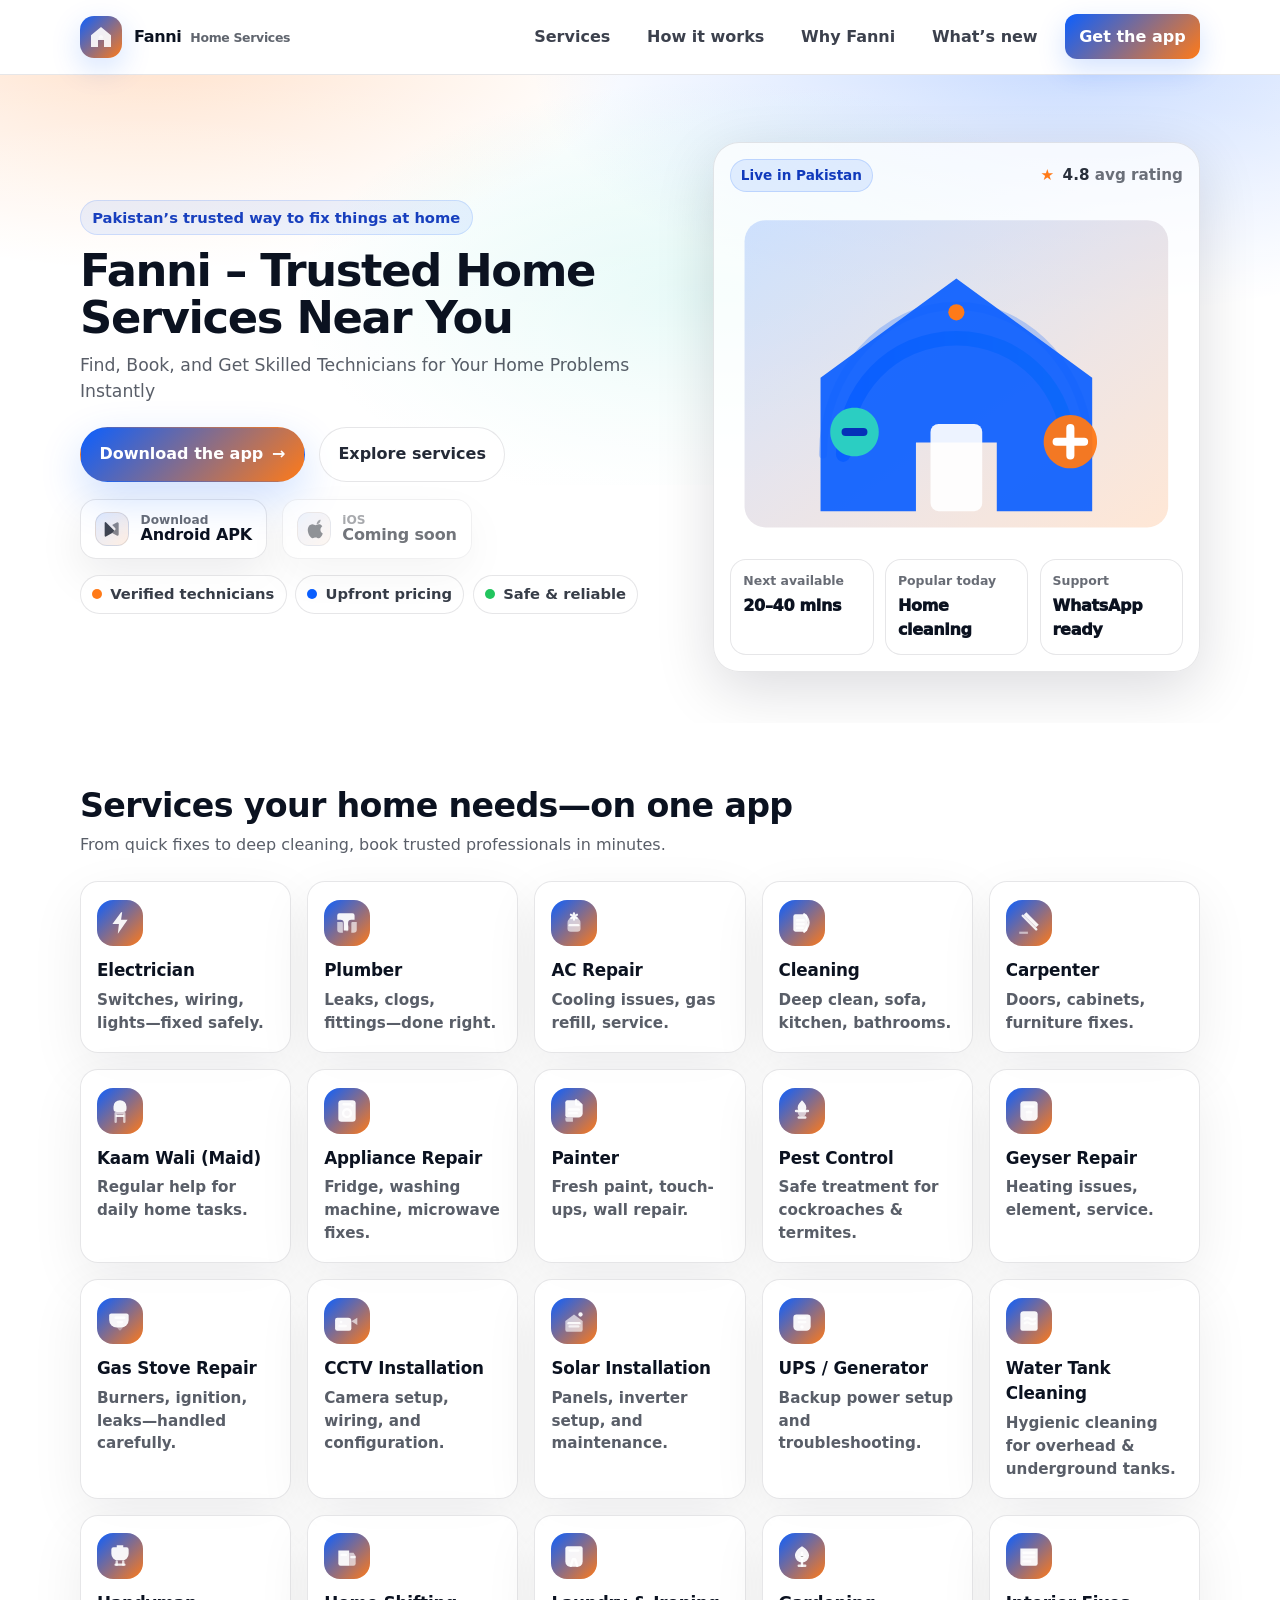
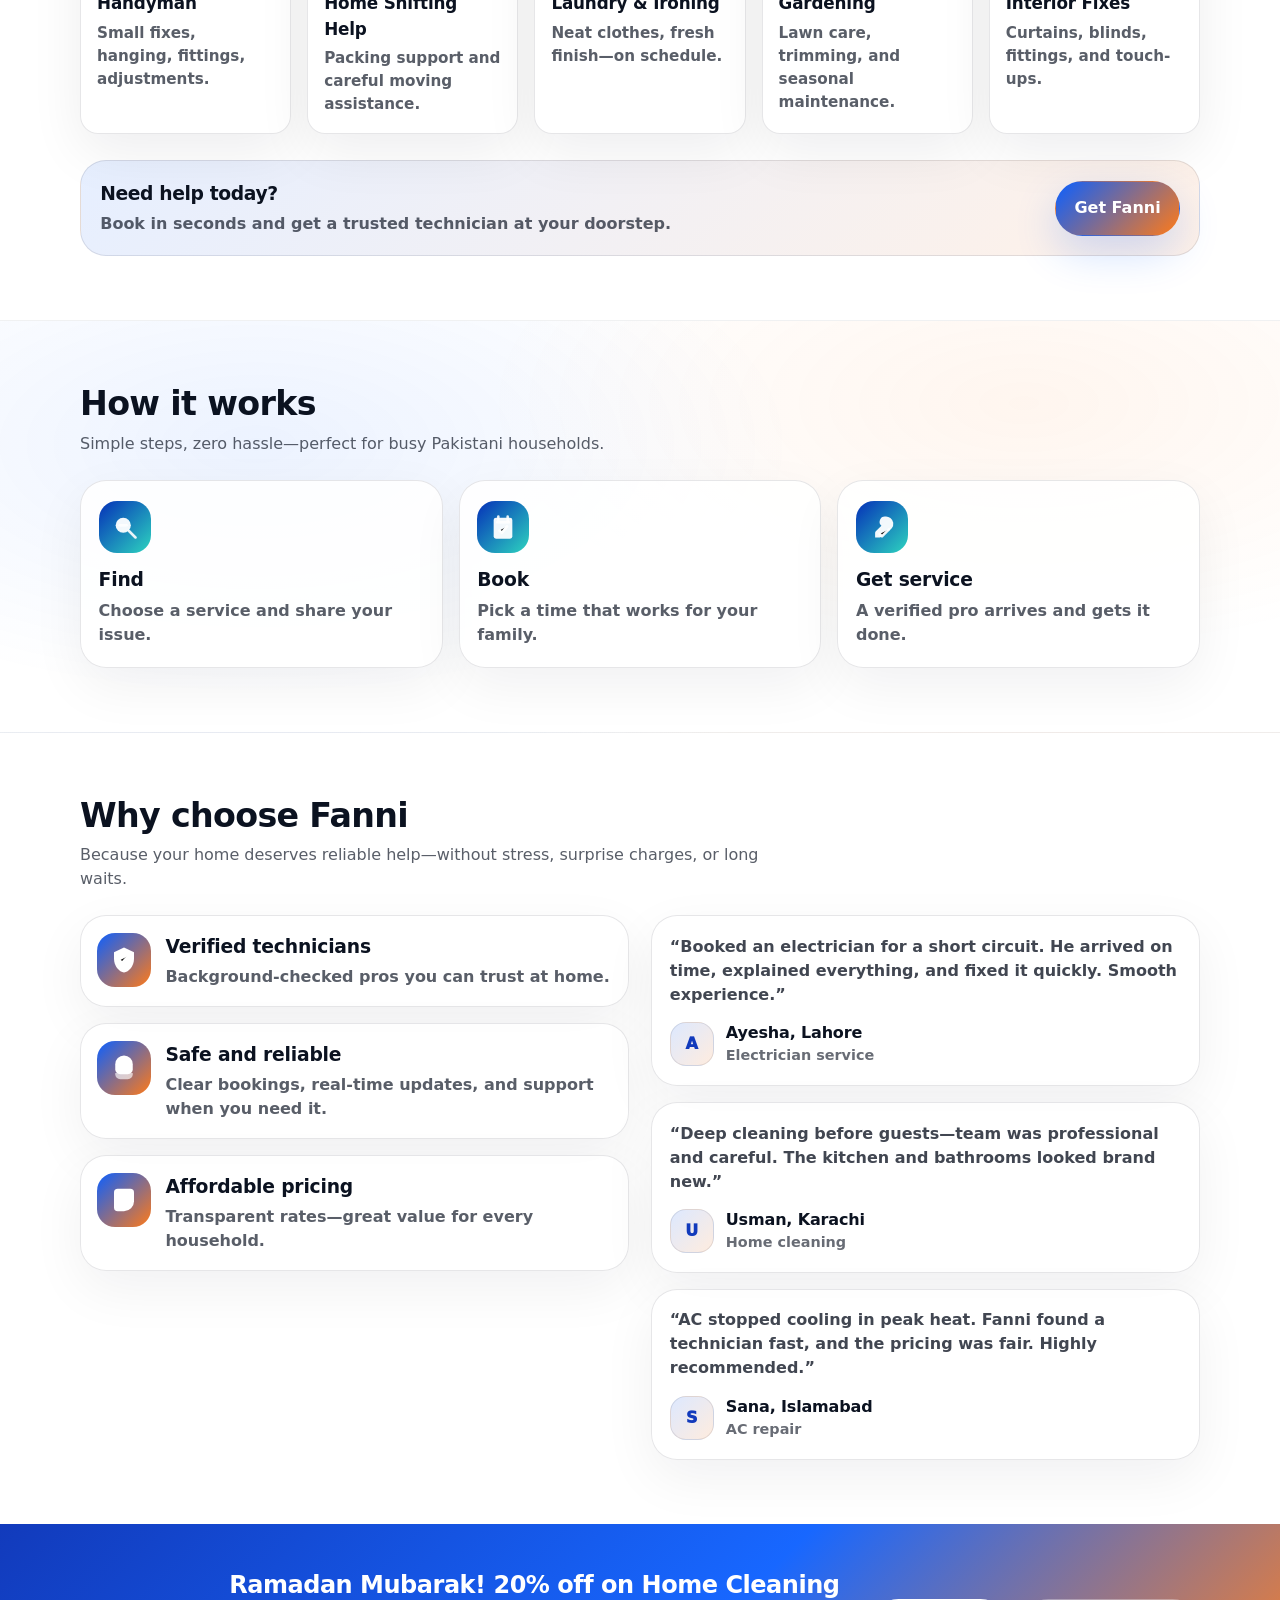
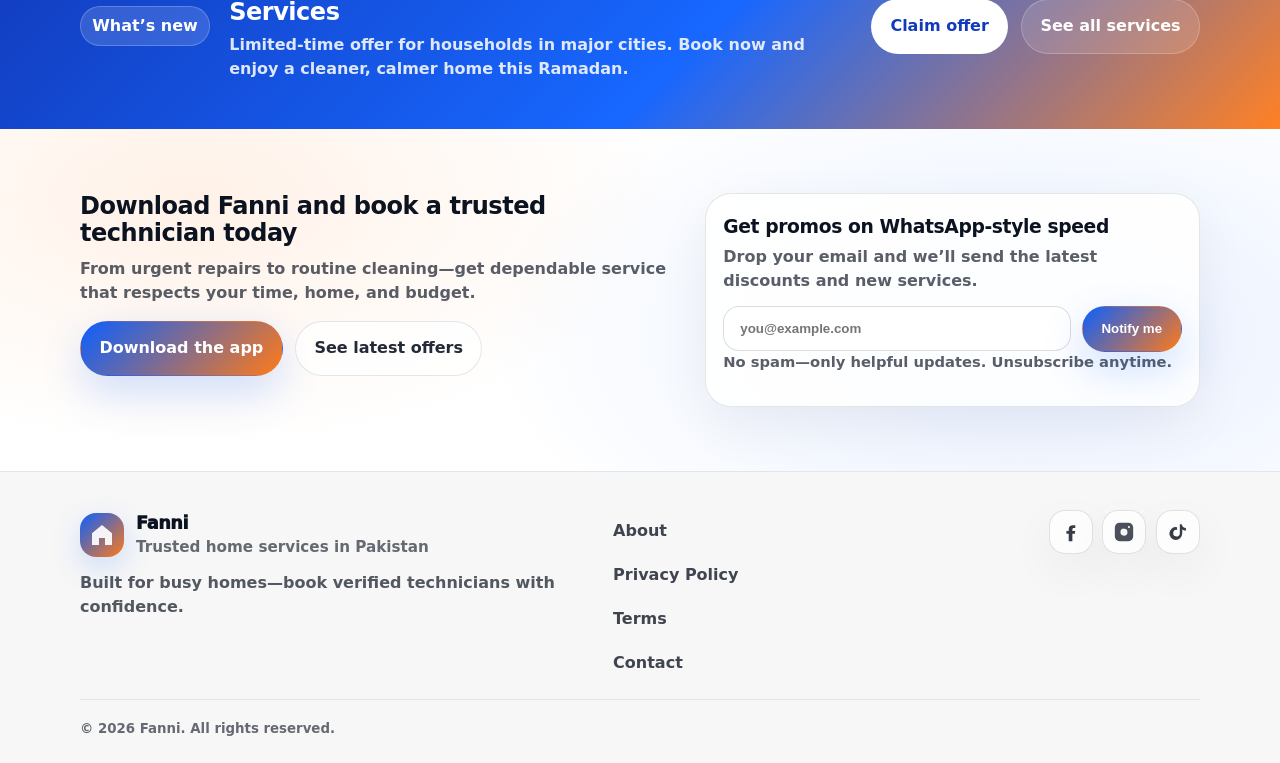
==== Fanni Landing Page/index.html @ 30bb08ad "Add files via upload" ====
<!doctype html>
<html lang="en">
  <head>
    <meta charset="utf-8" />
    <meta name="viewport" content="width=device-width, initial-scale=1" />
    <meta
      name="description"
      content="Fanni is Pakistan’s trusted home services app. Find, book, and get verified technicians for electrician, plumber, AC repair, cleaning, and carpenter services—fast, safe, and affordable."
    />
    <meta
      name="keywords"
      content="home services app Pakistan, trusted technicians, book skilled workers online, electrician, plumber, AC repair, cleaning, carpenter"
    />
    <meta name="author" content="Fanni" />
    <meta name="theme-color" content="#0B5FFF" />

    <meta property="og:title" content="Fanni – Trusted Home Services Near You" />
    <meta
      property="og:description"
      content="Find, book, and get skilled technicians for your home problems instantly. Verified pros, transparent pricing, and reliable service across Pakistan."
    />
    <meta property="og:type" content="website" />
    <meta property="og:locale" content="en_PK" />

    <meta name="twitter:card" content="summary_large_image" />
    <meta name="twitter:title" content="Fanni – Trusted Home Services Near You" />
    <meta
      name="twitter:description"
      content="Book verified home service professionals in Pakistan. Electrician, plumber, AC repair, cleaning, carpenter."
    />

    <title>Fanni – Trusted Home Services Near You</title>

    <link rel="preload" href="./styles.css" as="style" />
    <link rel="stylesheet" href="./styles.css" />

    <link rel="icon" href="data:image/svg+xml,%3Csvg xmlns='http://www.w3.org/2000/svg' viewBox='0 0 64 64'%3E%3Cpath fill='%230B5FFF' d='M32 6 6 28v30h20V40h12v18h20V28z'/%3E%3Cpath fill='%23FF7A18' d='M27 36h10a5 5 0 1 0-10 0Z'/%3E%3C/svg%3E" />
  </head>
  <body>
    <a class="skip-link" href="#main">Skip to content</a>

    <header class="site-header">
      <div class="container header-inner">
        <a class="brand" href="#top" aria-label="Fanni home">
          <span class="brand-mark" aria-hidden="true">
            <svg viewBox="0 0 24 24" role="img" focusable="false">
              <path
                d="M12 2 2 10.2V22h7v-7h6v7h7V10.2L12 2Z"
                fill="currentColor"
                opacity=".9"
              />
              <path
                d="M10.2 13.6h3.6a2.2 2.2 0 1 0-3.6 0Z"
                fill="currentColor"
                opacity=".55"
              />
            </svg>
          </span>
          <span class="brand-text">
            Fanni <span class="brand-tag">Home Services</span>
          </span>
        </a>

        <nav class="nav" aria-label="Primary">
          <a href="#services">Services</a>
          <a href="#how">How it works</a>
          <a href="#why">Why Fanni</a>
          <a href="#offers">What’s new</a>
          <a
            class="nav-cta"
            href="https://drive.google.com/file/d/1lhlKoctN-VSrg_CAb7a3hInW4vcGrDQt/view?usp=sharing"
            target="_blank"
            rel="noopener noreferrer"
          >Get the app</a>
        </nav>

        <button class="nav-toggle" type="button" aria-label="Open menu" aria-expanded="false">
          <span aria-hidden="true"></span>
          <span aria-hidden="true"></span>
          <span aria-hidden="true"></span>
        </button>
      </div>
    </header>

    <main id="main">
      <section id="top" class="hero">
        <div class="container hero-grid">
          <div class="hero-copy">
            <p class="eyebrow">
              Pakistan’s trusted way to fix things at home
            </p>
            <h1>Fanni – Trusted Home Services Near You</h1>
            <p class="subheadline">
              Find, Book, and Get Skilled Technicians for Your Home Problems Instantly
            </p>

            <div class="hero-ctas">
              <a
                class="btn btn-primary"
                href="https://drive.google.com/file/d/1lhlKoctN-VSrg_CAb7a3hInW4vcGrDQt/view?usp=sharing"
                target="_blank"
                rel="noopener noreferrer"
              >
                Download the app
                <span class="btn-arrow" aria-hidden="true">→</span>
              </a>
              <a class="btn btn-ghost" href="#services">Explore services</a>
            </div>

            <div class="store-row" id="download" aria-label="Download buttons">
              <a
                class="store-badge"
                href="https://drive.google.com/file/d/1lhlKoctN-VSrg_CAb7a3hInW4vcGrDQt/view?usp=sharing"
                target="_blank"
                rel="noopener noreferrer"
                aria-label="Download Android APK (Google Drive)"
              >
                <span class="store-icon" aria-hidden="true">
                  <svg viewBox="0 0 24 24" role="img" focusable="false">
                    <path
                      d="M4.7 3.8 14.9 14 12.2 16.7 4.7 21.1a1 1 0 0 1-1.5-.9V4.7a1 1 0 0 1 1.5-.9Z"
                      fill="currentColor"
                      opacity=".9"
                    />
                    <path
                      d="M16.2 12.7 14.9 14l-2.7 2.7 5.5 3.2a1.6 1.6 0 0 0 2.3-1.4v-13a1.6 1.6 0 0 0-2.3-1.4L12.2 7.3 14.9 10l1.3 1.3Z"
                      fill="currentColor"
                      opacity=".55"
                    />
                  </svg>
                </span>
                <span class="store-text">
                  <span class="store-top">Download</span>
                  <span class="store-bottom">Android APK</span>
                </span>
              </a>

              <a
                class="store-badge is-disabled"
                href="#"
                aria-label="iOS coming soon"
                title="iOS coming soon"
              >
                <span class="store-icon" aria-hidden="true">
                  <svg viewBox="0 0 24 24" role="img" focusable="false">
                    <path
                      d="M16.6 2.6c-.9 1-1.5 2.3-1.3 3.7 1.3.1 2.6-.7 3.4-1.7.8-1 1.4-2.3 1.2-3.6-1.2-.1-2.4.6-3.3 1.6Z"
                      fill="currentColor"
                      opacity=".75"
                    />
                    <path
                      d="M19.7 12.7c0-2.7 2.2-4 2.3-4.1-1.3-1.9-3.3-2.2-4-2.2-1.7-.2-3.3 1-4.2 1s-2.2-1-3.7-1c-1.9 0-3.6 1.1-4.6 2.8-2 3.4-.5 8.4 1.4 11.2.9 1.3 2 2.8 3.5 2.8 1.4-.1 2-.9 3.7-.9s2.2.9 3.7.9c1.5 0 2.4-1.4 3.3-2.7 1-1.5 1.4-3 1.4-3.1-.1 0-2.8-1.1-2.8-4.7Z"
                      fill="currentColor"
                      opacity=".9"
                    />
                  </svg>
                </span>
                <span class="store-text">
                  <span class="store-top">iOS</span>
                  <span class="store-bottom">Coming soon</span>
                </span>
              </a>
            </div>

            <div class="trust-row" aria-label="Trust badges">
              <div class="trust-pill">
                <span class="dot dot-orange" aria-hidden="true"></span>
                Verified technicians
              </div>
              <div class="trust-pill">
                <span class="dot dot-blue" aria-hidden="true"></span>
                Upfront pricing
              </div>
              <div class="trust-pill">
                <span class="dot dot-green" aria-hidden="true"></span>
                Safe & reliable
              </div>
            </div>
          </div>

          <div class="hero-visual" aria-hidden="true">
            <div class="visual-card">
              <div class="visual-top">
                <span class="status-pill">Live in Pakistan</span>
                <span class="rating">
                  <span class="star">★</span> 4.8
                  <span class="muted">avg rating</span>
                </span>
              </div>

              <div class="visual-illus">
                <svg viewBox="0 0 560 420" role="img" focusable="false">
                  <defs>
                    <linearGradient id="g1" x1="0" x2="1" y1="0" y2="1">
                      <stop offset="0" stop-color="#0B5FFF" stop-opacity=".18" />
                      <stop offset="1" stop-color="#FF7A18" stop-opacity=".18" />
                    </linearGradient>
                    <linearGradient id="g2" x1="0" x2="1">
                      <stop offset="0" stop-color="#0B5FFF" />
                      <stop offset="1" stop-color="#2DD4BF" />
                    </linearGradient>
                  </defs>
                  <rect x="18" y="20" width="524" height="380" rx="26" fill="url(#g1)" />
                  <path
                    d="M140 310c0-80 60-144 140-144s140 64 140 144"
                    fill="none"
                    stroke="url(#g2)"
                    stroke-width="18"
                    stroke-linecap="round"
                  />
                  <path
                    d="M115 310c0-101 75-184 165-184s165 83 165 184"
                    fill="none"
                    stroke="#0B5FFF"
                    stroke-opacity=".25"
                    stroke-width="10"
                    stroke-linecap="round"
                  />
                  <path
                    d="M280 92 112 215v165h118v-85h100v85h118V215L280 92Z"
                    fill="#0B5FFF"
                    opacity=".92"
                  />
                  <rect x="248" y="272" width="64" height="108" rx="10" fill="#FFFFFF" opacity=".92" />
                  <circle cx="280" cy="134" r="10" fill="#FF7A18" />
                  <path
                    d="M421 261c18 0 33 15 33 33 0 18-15 33-33 33-18 0-33-15-33-33 0-18 15-33 33-33Z"
                    fill="#FF7A18"
                    opacity=".95"
                  />
                  <path
                    d="M421 277v34m-17-17h34"
                    stroke="#FFFFFF"
                    stroke-width="10"
                    stroke-linecap="round"
                  />
                  <path
                    d="M154 252c17 0 30 13 30 30s-13 30-30 30-30-13-30-30 13-30 30-30Z"
                    fill="#2DD4BF"
                    opacity=".95"
                  />
                  <path
                    d="M143 282h22"
                    stroke="#0530B8"
                    stroke-width="10"
                    stroke-linecap="round"
                  />
                </svg>
              </div>

              <div class="visual-bottom">
                <div class="mini-card">
                  <div class="mini-title">Next available</div>
                  <div class="mini-value">20–40 mins</div>
                </div>
                <div class="mini-card">
                  <div class="mini-title">Popular today</div>
                  <div class="mini-value">Home cleaning</div>
                </div>
                <div class="mini-card">
                  <div class="mini-title">Support</div>
                  <div class="mini-value">WhatsApp ready</div>
                </div>
              </div>
            </div>
          </div>
        </div>
      </section>

      <section id="services" class="section">
        <div class="container">
          <div class="section-head">
            <h2>Services your home needs—on one app</h2>
            <p>
              From quick fixes to deep cleaning, book trusted professionals in minutes.
            </p>
          </div>

          <div class="cards services-grid">
            <article class="card">
              <div class="card-icon" aria-hidden="true">
                <svg viewBox="0 0 24 24">
                  <path
                    d="M13 2 5 13h6l-1 9 9-13h-6l1-7Z"
                    fill="currentColor"
                    opacity=".95"
                  />
                </svg>
              </div>
              <h3>Electrician</h3>
              <p>Switches, wiring, lights—fixed safely.</p>
            </article>

            <article class="card">
              <div class="card-icon" aria-hidden="true">
                <svg viewBox="0 0 24 24">
                  <path
                    d="M7 3h10a2 2 0 0 1 2 2v4h-3a3 3 0 0 0-3 3v7H9v-7a3 3 0 0 0-3-3H3V5a2 2 0 0 1 2-2h2Z"
                    fill="currentColor"
                    opacity=".95"
                  />
                  <path
                    d="M6 11h1.2a1 1 0 0 1 1 1v9H6a3 3 0 0 1-3-3v-7h3Z"
                    fill="currentColor"
                    opacity=".65"
                  />
                  <path
                    d="M18 11h3v7a3 3 0 0 1-3 3h-2v-9a1 1 0 0 1 1-1H18Z"
                    fill="currentColor"
                    opacity=".65"
                  />
                  <path
                    d="M12 13c-1.5 1.2-2.2 2.4-2.2 3.6 0 1.6 1.2 2.9 2.2 3.4 1-.5 2.2-1.8 2.2-3.4 0-1.2-.7-2.4-2.2-3.6Z"
                    fill="currentColor"
                    opacity=".28"
                  />
                </svg>
              </div>
              <h3>Plumber</h3>
              <p>Leaks, clogs, fittings—done right.</p>
            </article>

            <article class="card">
              <div class="card-icon" aria-hidden="true">
                <svg viewBox="0 0 24 24">
                  <path
                    d="M12 2a1 1 0 0 1 1 1v1.2l1.1-.6a1 1 0 1 1 1 1.7L14 6l1.2.7a1 1 0 0 1-1 1.7L13 7.8V9a1 1 0 0 1-2 0V7.8l-1.2.6a1 1 0 0 1-1-1.7L10 6 8.8 5.3a1 1 0 1 1 1-1.7l1.1.6V3a1 1 0 0 1 1-1Z"
                    fill="currentColor"
                    opacity=".95"
                  />
                  <path
                    d="M6 12a6 6 0 0 1 12 0v5a3 3 0 0 1-3 3H9a3 3 0 0 1-3-3v-5Z"
                    fill="currentColor"
                    opacity=".65"
                  />
                  <path
                    d="M8 14h8"
                    stroke="#ffffff"
                    stroke-width="2.2"
                    stroke-linecap="round"
                    opacity=".9"
                  />
                </svg>
              </div>
              <h3>AC Repair</h3>
              <p>Cooling issues, gas refill, service.</p>
            </article>

            <article class="card">
              <div class="card-icon" aria-hidden="true">
                <svg viewBox="0 0 24 24">
                  <path
                    d="M6 4h9a2 2 0 0 1 2 2v12a2 2 0 0 1-2 2H6a2 2 0 0 1-2-2V6a2 2 0 0 1 2-2Z"
                    fill="currentColor"
                    opacity=".95"
                  />
                  <path
                    d="M14 4c2.4 2.2 4 4.6 4 7.6 0 3.9-2.4 6.5-4 8.4"
                    fill="none"
                    stroke="#ffffff"
                    stroke-width="2.2"
                    stroke-linecap="round"
                    opacity=".9"
                  />
                  <path
                    d="M7.5 9.5h6M7.5 13h6M7.5 16.5h5"
                    stroke="#ffffff"
                    stroke-width="2.2"
                    stroke-linecap="round"
                    opacity=".85"
                  />
                </svg>
              </div>
              <h3>Cleaning</h3>
              <p>Deep clean, sofa, kitchen, bathrooms.</p>
            </article>

            <article class="card">
              <div class="card-icon" aria-hidden="true">
                <svg viewBox="0 0 24 24">
                  <path
                    d="M3 20h8v2H3v-2Z"
                    fill="currentColor"
                    opacity=".55"
                  />
                  <path
                    d="M9.5 2 21 13.5l-2.5 2.5L7 4.5 9.5 2Z"
                    fill="currentColor"
                    opacity=".95"
                  />
                  <path
                    d="M6.2 5.3 18.7 17.8"
                    stroke="#ffffff"
                    stroke-width="2.2"
                    stroke-linecap="round"
                    opacity=".9"
                  />
                </svg>
              </div>
              <h3>Carpenter</h3>
              <p>Doors, cabinets, furniture fixes.</p>
            </article>

            <article class="card">
              <div class="card-icon" aria-hidden="true">
                <svg viewBox="0 0 24 24">
                  <path
                    d="M12 2a6 6 0 0 0-6 6v2a3 3 0 0 0 3 3h6a3 3 0 0 0 3-3V8a6 6 0 0 0-6-6Z"
                    fill="currentColor"
                    opacity=".95"
                  />
                  <path
                    d="M8 22V14h8v8"
                    fill="none"
                    stroke="currentColor"
                    stroke-width="2.2"
                    stroke-linecap="round"
                    stroke-linejoin="round"
                    opacity=".65"
                  />
                  <path
                    d="M9 16.5h6"
                    stroke="#ffffff"
                    stroke-width="2.2"
                    stroke-linecap="round"
                    opacity=".9"
                  />
                </svg>
              </div>
              <h3>Kaam Wali (Maid)</h3>
              <p>Regular help for daily home tasks.</p>
            </article>

            <article class="card">
              <div class="card-icon" aria-hidden="true">
                <svg viewBox="0 0 24 24">
                  <path d="M7 2h10a3 3 0 0 1 3 3v14a3 3 0 0 1-3 3H7a3 3 0 0 1-3-3V5a3 3 0 0 1 3-3Z" fill="currentColor" opacity=".95"/>
                  <path d="M9 5.8h6" stroke="#ffffff" stroke-width="2.2" stroke-linecap="round" opacity=".9"/>
                  <circle cx="12" cy="14" r="3.6" fill="none" stroke="#ffffff" stroke-width="2.2" opacity=".9"/>
                  <circle cx="16.8" cy="7" r="1" fill="#ffffff" opacity=".9"/>
                </svg>
              </div>
              <h3>Appliance Repair</h3>
              <p>Fridge, washing machine, microwave fixes.</p>
            </article>

            <article class="card">
              <div class="card-icon" aria-hidden="true">
                <svg viewBox="0 0 24 24">
                  <path d="M4 18h7v4H6a2 2 0 0 1-2-2v-2Z" fill="currentColor" opacity=".65"/>
                  <path d="M6 2h10l4 4v8a4 4 0 0 1-4 4H6a2 2 0 0 1-2-2V4a2 2 0 0 1 2-2Z" fill="currentColor" opacity=".95"/>
                  <path d="M14 2v4h4" fill="none" stroke="#ffffff" stroke-width="2.2" stroke-linecap="round" stroke-linejoin="round" opacity=".9"/>
                  <path d="M7.5 10.5h9" stroke="#ffffff" stroke-width="2.2" stroke-linecap="round" opacity=".9"/>
                  <path d="M7.5 14h7" stroke="#ffffff" stroke-width="2.2" stroke-linecap="round" opacity=".75"/>
                </svg>
              </div>
              <h3>Painter</h3>
              <p>Fresh paint, touch-ups, wall repair.</p>
            </article>

            <article class="card">
              <div class="card-icon" aria-hidden="true">
                <svg viewBox="0 0 24 24">
                  <path d="M8 9c0-3 2-5 4-7 2 2 4 4 4 7a4 4 0 0 1-8 0Z" fill="currentColor" opacity=".95"/>
                  <path d="M8 13a4 4 0 0 0 8 0v-1H8v1Z" fill="currentColor" opacity=".65"/>
                  <path d="M6.5 12h11" stroke="#ffffff" stroke-width="2.2" stroke-linecap="round" opacity=".9"/>
                  <path d="M9 18h6" stroke="#ffffff" stroke-width="2.2" stroke-linecap="round" opacity=".85"/>
                </svg>
              </div>
              <h3>Pest Control</h3>
              <p>Safe treatment for cockroaches & termites.</p>
            </article>

            <article class="card">
              <div class="card-icon" aria-hidden="true">
                <svg viewBox="0 0 24 24">
                  <path d="M7 3h10a3 3 0 0 1 3 3v11a4 4 0 0 1-4 4H8a4 4 0 0 1-4-4V6a3 3 0 0 1 3-3Z" fill="currentColor" opacity=".95"/>
                  <path d="M8 8h8" stroke="#ffffff" stroke-width="2.2" stroke-linecap="round" opacity=".9"/>
                  <path d="M10 13h4" stroke="#ffffff" stroke-width="2.2" stroke-linecap="round" opacity=".85"/>
                  <path d="M12 21c2-1.4 3-3.2 3-5.4 0-1.8-.6-3.3-3-5.1-2.4 1.8-3 3.3-3 5.1 0 2.2 1 4 3 5.4Z" fill="currentColor" opacity=".35"/>
                </svg>
              </div>
              <h3>Geyser Repair</h3>
              <p>Heating issues, element, service.</p>
            </article>

            <article class="card">
              <div class="card-icon" aria-hidden="true">
                <svg viewBox="0 0 24 24">
                  <path d="M6 5h12a2 2 0 0 1 2 2v4a7 7 0 0 1-7 7H9a7 7 0 0 1-7-7V7a2 2 0 0 1 2-2Z" fill="currentColor" opacity=".95"/>
                  <path d="M8 9h8" stroke="#ffffff" stroke-width="2.2" stroke-linecap="round" opacity=".9"/>
                  <path d="M10 13h4" stroke="#ffffff" stroke-width="2.2" stroke-linecap="round" opacity=".8"/>
                  <path d="M12 21c2-1.5 2.9-3.1 2.9-4.6 0-1.7-1-3-2.9-4.6-1.9 1.6-2.9 2.9-2.9 4.6 0 1.5.9 3.1 2.9 4.6Z" fill="currentColor" opacity=".35"/>
                </svg>
              </div>
              <h3>Gas Stove Repair</h3>
              <p>Burners, ignition, leaks—handled carefully.</p>
            </article>

            <article class="card">
              <div class="card-icon" aria-hidden="true">
                <svg viewBox="0 0 24 24">
                  <path d="M3 9h10a3 3 0 0 1 3 3v7a2 2 0 0 1-2 2H3a2 2 0 0 1-2-2v-8a2 2 0 0 1 2-2Z" fill="currentColor" opacity=".95"/>
                  <path d="M16 12.3 21.5 9v6.6L16 12.3Z" fill="currentColor" opacity=".65"/>
                  <circle cx="6.5" cy="13" r="1.3" fill="#ffffff" opacity=".9"/>
                  <path d="M5.2 16.6h5.6" stroke="#ffffff" stroke-width="2.2" stroke-linecap="round" opacity=".85"/>
                </svg>
              </div>
              <h3>CCTV Installation</h3>
              <p>Camera setup, wiring, and configuration.</p>
            </article>

            <article class="card">
              <div class="card-icon" aria-hidden="true">
                <svg viewBox="0 0 24 24">
                  <circle cx="18" cy="6" r="2" fill="currentColor" opacity=".95"/>
                  <path d="M4 12l8-6 8 6v8a2 2 0 0 1-2 2H6a2 2 0 0 1-2-2v-8Z" fill="currentColor" opacity=".65"/>
                  <path d="M7 14h10" stroke="#ffffff" stroke-width="2.2" stroke-linecap="round" opacity=".9"/>
                  <path d="M8 17h8" stroke="#ffffff" stroke-width="2.2" stroke-linecap="round" opacity=".75"/>
                </svg>
              </div>
              <h3>Solar Installation</h3>
              <p>Panels, inverter setup, and maintenance.</p>
            </article>

            <article class="card">
              <div class="card-icon" aria-hidden="true">
                <svg viewBox="0 0 24 24">
                  <path d="M7 6h10a3 3 0 0 1 3 3v8a4 4 0 0 1-4 4H8a4 4 0 0 1-4-4V9a3 3 0 0 1 3-3Z" fill="currentColor" opacity=".95"/>
                  <path d="M9 9h6" stroke="#ffffff" stroke-width="2.2" stroke-linecap="round" opacity=".85"/>
                  <path d="M9 13h6" stroke="#ffffff" stroke-width="2.2" stroke-linecap="round" opacity=".85"/>
                  <path d="M12 17.5h.01" stroke="#ffffff" stroke-width="3.2" stroke-linecap="round" opacity=".9"/>
                </svg>
              </div>
              <h3>UPS / Generator</h3>
              <p>Backup power setup and troubleshooting.</p>
            </article>

            <article class="card">
              <div class="card-icon" aria-hidden="true">
                <svg viewBox="0 0 24 24">
                  <path d="M7 3h10a3 3 0 0 1 3 3v13a2 2 0 0 1-2 2H6a2 2 0 0 1-2-2V6a3 3 0 0 1 3-3Z" fill="currentColor" opacity=".95"/>
                  <path d="M8 10c1.6-1 3.2-1 4.8 0s3.2 1 4.8 0" fill="none" stroke="#ffffff" stroke-width="2.2" stroke-linecap="round" opacity=".9"/>
                  <path d="M8 14c1.6-1 3.2-1 4.8 0s3.2 1 4.8 0" fill="none" stroke="#ffffff" stroke-width="2.2" stroke-linecap="round" opacity=".75"/>
                </svg>
              </div>
              <h3>Water Tank Cleaning</h3>
              <p>Hygienic cleaning for overhead & underground tanks.</p>
            </article>

            <article class="card">
              <div class="card-icon" aria-hidden="true">
                <svg viewBox="0 0 24 24">
                  <path d="M9 2h6v2h3a2 2 0 0 1 2 2v4a6 6 0 0 1-6 6h-4a6 6 0 0 1-6-6V6a2 2 0 0 1 2-2h3V2Z" fill="currentColor" opacity=".95"/>
                  <path d="M8 20h8" stroke="#ffffff" stroke-width="2.2" stroke-linecap="round" opacity=".85"/>
                  <path d="M9 20v-3m6 3v-3" stroke="#ffffff" stroke-width="2.2" stroke-linecap="round" opacity=".75"/>
                </svg>
              </div>
              <h3>Handyman</h3>
              <p>Small fixes, hanging, fittings, adjustments.</p>
            </article>

            <article class="card">
              <div class="card-icon" aria-hidden="true">
                <svg viewBox="0 0 24 24">
                  <path d="M4 7h10v14H6a2 2 0 0 1-2-2V7Z" fill="currentColor" opacity=".95"/>
                  <path d="M14 9h4l2 3v7a2 2 0 0 1-2 2h-4V9Z" fill="currentColor" opacity=".65"/>
                  <path d="M7 11h4" stroke="#ffffff" stroke-width="2.2" stroke-linecap="round" opacity=".9"/>
                  <path d="M16 13h3" stroke="#ffffff" stroke-width="2.2" stroke-linecap="round" opacity=".85"/>
                </svg>
              </div>
              <h3>Home Shifting Help</h3>
              <p>Packing support and careful moving assistance.</p>
            </article>

            <article class="card">
              <div class="card-icon" aria-hidden="true">
                <svg viewBox="0 0 24 24">
                  <path d="M6 3h12a2 2 0 0 1 2 2v12a5 5 0 0 1-5 5H9a5 5 0 0 1-5-5V5a2 2 0 0 1 2-2Z" fill="currentColor" opacity=".95"/>
                  <path d="M8 7h8" stroke="#ffffff" stroke-width="2.2" stroke-linecap="round" opacity=".9"/>
                  <path d="M9 21l2-6h2l2 6" fill="none" stroke="#ffffff" stroke-width="2.2" stroke-linecap="round" stroke-linejoin="round" opacity=".85"/>
                </svg>
              </div>
              <h3>Laundry & Ironing</h3>
              <p>Neat clothes, fresh finish—on schedule.</p>
            </article>

            <article class="card">
              <div class="card-icon" aria-hidden="true">
                <svg viewBox="0 0 24 24">
                  <path d="M12 3c3.8 2.3 6.5 5.2 6.5 8.6A6.5 6.5 0 0 1 12 18a6.5 6.5 0 0 1-6.5-6.4C5.5 8.2 8.2 5.3 12 3Z" fill="currentColor" opacity=".95"/>
                  <path d="M12 9v12" stroke="#ffffff" stroke-width="2.2" stroke-linecap="round" opacity=".9"/>
                  <path d="M9 21h6" stroke="#ffffff" stroke-width="2.2" stroke-linecap="round" opacity=".85"/>
                  <path d="M9.5 12.5c.9 1 1.8 1.5 2.5 1.5s1.6-.5 2.5-1.5" stroke="#ffffff" stroke-width="2.2" stroke-linecap="round" opacity=".75"/>
                </svg>
              </div>
              <h3>Gardening</h3>
              <p>Lawn care, trimming, and seasonal maintenance.</p>
            </article>

            <article class="card">
              <div class="card-icon" aria-hidden="true">
                <svg viewBox="0 0 24 24">
                  <path d="M4 5h16v14a2 2 0 0 1-2 2H6a2 2 0 0 1-2-2V5Z" fill="currentColor" opacity=".95"/>
                  <path d="M7 9h10" stroke="#ffffff" stroke-width="2.2" stroke-linecap="round" opacity=".9"/>
                  <path d="M7 13h10" stroke="#ffffff" stroke-width="2.2" stroke-linecap="round" opacity=".75"/>
                  <path d="M7 17h6" stroke="#ffffff" stroke-width="2.2" stroke-linecap="round" opacity=".85"/>
                </svg>
              </div>
              <h3>Interior Fixes</h3>
              <p>Curtains, blinds, fittings, and touch-ups.</p>
            </article>
          </div>

          <div class="inline-cta">
            <div class="inline-cta-copy">
              <h3>Need help today?</h3>
              <p>Book in seconds and get a trusted technician at your doorstep.</p>
            </div>
            <a
              class="btn btn-primary"
              href="https://drive.google.com/file/d/1lhlKoctN-VSrg_CAb7a3hInW4vcGrDQt/view?usp=sharing"
              target="_blank"
              rel="noopener noreferrer"
            >Get Fanni</a>
          </div>
        </div>
      </section>

      <section id="how" class="section section-alt">
        <div class="container">
          <div class="section-head">
            <h2>How it works</h2>
            <p>Simple steps, zero hassle—perfect for busy Pakistani households.</p>
          </div>

          <div class="steps">
            <article class="step">
              <div class="step-icon" aria-hidden="true">
                <svg viewBox="0 0 24 24">
                  <circle cx="10.5" cy="10.5" r="6.5" fill="currentColor" opacity=".95"/>
                  <path d="M15.2 15.2 21 21" stroke="#ffffff" stroke-width="2.2" stroke-linecap="round" opacity=".9"/>
                  <path d="M7.6 10.5h5.8" stroke="#ffffff" stroke-width="2.2" stroke-linecap="round" opacity=".9"/>
                </svg>
              </div>
              <h3>Find</h3>
              <p>Choose a service and share your issue.</p>
            </article>

            <article class="step">
              <div class="step-icon" aria-hidden="true">
                <svg viewBox="0 0 24 24">
                  <path d="M6 4h12a2 2 0 0 1 2 2v14a2 2 0 0 1-2 2H6a2 2 0 0 1-2-2V6a2 2 0 0 1 2-2Z" fill="currentColor" opacity=".95"/>
                  <path d="M7 8h10" stroke="#ffffff" stroke-width="2.2" stroke-linecap="round" opacity=".9"/>
                  <path d="M8 3v4M16 3v4" stroke="#ffffff" stroke-width="2.2" stroke-linecap="round" opacity=".9"/>
                  <path d="m9 15 2 2 4.5-5.5" stroke="#ffffff" stroke-width="2.2" stroke-linecap="round" stroke-linejoin="round" opacity=".9"/>
                </svg>
              </div>
              <h3>Book</h3>
              <p>Pick a time that works for your family.</p>
            </article>

            <article class="step">
              <div class="step-icon" aria-hidden="true">
                <svg viewBox="0 0 24 24">
                  <path d="M14.5 3a4.5 4.5 0 0 0-3 7.9L6.7 15.7a2 2 0 0 0-.6 1.4V21h3.9a2 2 0 0 0 1.4-.6l4.8-4.8A4.5 4.5 0 1 0 14.5 3Z" fill="currentColor" opacity=".95"/>
                  <path d="m10 18 2 2 6-6" stroke="#ffffff" stroke-width="2.2" stroke-linecap="round" stroke-linejoin="round" opacity=".9"/>
                </svg>
              </div>
              <h3>Get service</h3>
              <p>A verified pro arrives and gets it done.</p>
            </article>
          </div>
        </div>
      </section>

      <section id="why" class="section">
        <div class="container">
          <div class="section-head">
            <h2>Why choose Fanni</h2>
            <p>
              Because your home deserves reliable help—without stress, surprise charges, or long waits.
            </p>
          </div>

          <div class="split">
            <div class="features">
              <div class="feature">
                <div class="feature-icon" aria-hidden="true">
                  <svg viewBox="0 0 24 24">
                    <path d="M12 2 4 5.7V11c0 6 4.2 10.5 8 11 3.8-.5 8-5 8-11V5.7L12 2Z" fill="currentColor"/>
                    <path d="m8.2 12.3 2.2 2.2 5.5-6" stroke="#ffffff" stroke-width="2.3" stroke-linecap="round" stroke-linejoin="round" opacity=".95"/>
                  </svg>
                </div>
                <div>
                  <h3>Verified technicians</h3>
                  <p>Background-checked pros you can trust at home.</p>
                </div>
              </div>

              <div class="feature">
                <div class="feature-icon" aria-hidden="true">
                  <svg viewBox="0 0 24 24">
                    <path d="M12 2a7 7 0 0 0-7 7v4a4 4 0 0 0 4 4h6a4 4 0 0 0 4-4V9a7 7 0 0 0-7-7Z" fill="currentColor"/>
                    <path d="M9 21h6a4 4 0 0 0 4-4v-1H5v1a4 4 0 0 0 4 4Z" fill="currentColor" opacity=".65"/>
                    <path d="M9.6 10.8h4.8" stroke="#ffffff" stroke-width="2.2" stroke-linecap="round" opacity=".9"/>
                  </svg>
                </div>
                <div>
                  <h3>Safe and reliable</h3>
                  <p>Clear bookings, real-time updates, and support when you need it.</p>
                </div>
              </div>

              <div class="feature">
                <div class="feature-icon" aria-hidden="true">
                  <svg viewBox="0 0 24 24">
                    <path d="M7 3h10a3 3 0 0 1 3 3v7a8 8 0 0 1-8 8H7a3 3 0 0 1-3-3V6a3 3 0 0 1 3-3Z" fill="currentColor"/>
                    <path d="M8 8h8" stroke="#ffffff" stroke-width="2.2" stroke-linecap="round" opacity=".95"/>
                    <path d="M8 12h6" stroke="#ffffff" stroke-width="2.2" stroke-linecap="round" opacity=".75"/>
                  </svg>
                </div>
                <div>
                  <h3>Affordable pricing</h3>
                  <p>Transparent rates—great value for every household.</p>
                </div>
              </div>
            </div>

            <div class="testimonials" aria-label="Customer testimonials">
              <article class="quote">
                <p>
                  “Booked an electrician for a short circuit. He arrived on time, explained everything, and fixed it quickly. Smooth experience.”
                </p>
                <div class="quote-meta">
                  <span class="avatar" aria-hidden="true">A</span>
                  <div>
                    <div class="quote-name">Ayesha, Lahore</div>
                    <div class="quote-sub">Electrician service</div>
                  </div>
                </div>
              </article>

              <article class="quote">
                <p>
                  “Deep cleaning before guests—team was professional and careful. The kitchen and bathrooms looked brand new.”
                </p>
                <div class="quote-meta">
                  <span class="avatar" aria-hidden="true">U</span>
                  <div>
                    <div class="quote-name">Usman, Karachi</div>
                    <div class="quote-sub">Home cleaning</div>
                  </div>
                </div>
              </article>

              <article class="quote">
                <p>
                  “AC stopped cooling in peak heat. Fanni found a technician fast, and the pricing was fair. Highly recommended.”
                </p>
                <div class="quote-meta">
                  <span class="avatar" aria-hidden="true">S</span>
                  <div>
                    <div class="quote-name">Sana, Islamabad</div>
                    <div class="quote-sub">AC repair</div>
                  </div>
                </div>
              </article>
            </div>
          </div>
        </div>
      </section>

      <section id="offers" class="promo">
        <div class="container promo-inner">
          <div class="promo-badge">What’s new</div>
          <div class="promo-copy">
            <h2>Ramadan Mubarak! 20% off on Home Cleaning Services</h2>
            <p>
              Limited-time offer for households in major cities. Book now and enjoy a cleaner, calmer home this Ramadan.
            </p>
          </div>
          <div class="promo-actions">
            <a
              class="btn btn-invert"
              href="https://drive.google.com/file/d/1lhlKoctN-VSrg_CAb7a3hInW4vcGrDQt/view?usp=sharing"
              target="_blank"
              rel="noopener noreferrer"
            >Claim offer</a>
            <a class="btn btn-ghost on-dark" href="#services">See all services</a>
          </div>
        </div>
      </section>

      <section class="section cta">
        <div class="container cta-inner">
          <div class="cta-copy">
            <h2>Download Fanni and book a trusted technician today</h2>
            <p>
              From urgent repairs to routine cleaning—get dependable service that respects your time, home, and budget.
            </p>
            <div class="cta-buttons">
              <a
                class="btn btn-primary"
                href="https://drive.google.com/file/d/1lhlKoctN-VSrg_CAb7a3hInW4vcGrDQt/view?usp=sharing"
                target="_blank"
                rel="noopener noreferrer"
              >Download the app</a>
              <a class="btn btn-ghost" href="#offers">See latest offers</a>
            </div>
          </div>

          <form class="newsletter" action="#" method="post" aria-label="Newsletter signup">
            <h3>Get promos on WhatsApp-style speed</h3>
            <p>Drop your email and we’ll send the latest discounts and new services.</p>
            <label class="sr-only" for="email">Email address</label>
            <div class="newsletter-row">
              <input
                id="email"
                name="email"
                type="email"
                inputmode="email"
                autocomplete="email"
                placeholder="you@example.com"
                required
              />
              <button class="btn btn-primary" type="submit">Notify me</button>
            </div>
            <p class="newsletter-note">
              No spam—only helpful updates. Unsubscribe anytime.
            </p>
          </form>
        </div>
      </section>
    </main>

    <footer class="footer">
      <div class="container footer-inner">
        <div class="footer-brand">
          <div class="brand-row">
            <span class="brand-mark brand-mark-footer" aria-hidden="true">
              <svg viewBox="0 0 24 24" role="img" focusable="false">
                <path d="M12 2 2 10.2V22h7v-7h6v7h7V10.2L12 2Z" fill="currentColor" opacity=".92" />
              </svg>
            </span>
            <div>
              <div class="footer-name">Fanni</div>
              <div class="footer-sub">Trusted home services in Pakistan</div>
            </div>
          </div>
          <div class="footer-mini">
            Built for busy homes—book verified technicians with confidence.
          </div>
        </div>

        <div class="footer-links" aria-label="Footer links">
          <a href="#" aria-label="About">About</a>
          <a href="#" aria-label="Privacy Policy">Privacy Policy</a>
          <a href="#" aria-label="Terms">Terms</a>
          <a href="#" aria-label="Contact">Contact</a>
        </div>

        <div class="social" aria-label="Social media">
          <a class="social-icon" href="#" aria-label="Facebook">
            <svg viewBox="0 0 24 24" role="img" focusable="false">
              <path
                d="M13.5 22v-8h2.7l.4-3H13.5V9.1c0-.9.3-1.6 1.7-1.6H16.7V4.8c-.3 0-1.4-.1-2.7-.1-2.7 0-4.5 1.6-4.5 4.5V11H7v3h2.5v8h4Z"
                fill="currentColor"
              />
            </svg>
          </a>
          <a class="social-icon" href="#" aria-label="Instagram">
            <svg viewBox="0 0 24 24" role="img" focusable="false">
              <path
                d="M7 2h10a5 5 0 0 1 5 5v10a5 5 0 0 1-5 5H7a5 5 0 0 1-5-5V7a5 5 0 0 1 5-5Z"
                fill="currentColor"
                opacity=".9"
              />
              <path
                d="M12 8.2A3.8 3.8 0 1 0 12 16a3.8 3.8 0 0 0 0-7.6Z"
                fill="#fff"
                opacity=".95"
              />
              <circle cx="17.4" cy="6.6" r="1.2" fill="#fff" opacity=".95" />
            </svg>
          </a>
          <a class="social-icon" href="#" aria-label="TikTok">
            <svg viewBox="0 0 24 24" role="img" focusable="false">
              <path
                d="M14 3v10.2a3.6 3.6 0 1 1-3-3.5V6.8a7 7 0 1 0 5.6 6.9V9.2c1.1.8 2.5 1.3 4 1.3V7.7c-2.3 0-4.2-1.8-4.6-4.1H14Z"
                fill="currentColor"
              />
            </svg>
          </a>
        </div>
      </div>

      <div class="container footer-bottom">
        <small>© <span id="year">2026</span> Fanni. All rights reserved.</small>
      </div>
    </footer>

    <script>
      // Lightweight, optional enhancements: mobile nav + current year.
      const toggle = document.querySelector(".nav-toggle");
      const nav = document.querySelector(".nav");
      const year = document.getElementById("year");
      if (year) year.textContent = String(new Date().getFullYear());
      if (toggle && nav) {
        toggle.addEventListener("click", () => {
          const open = nav.classList.toggle("open");
          toggle.setAttribute("aria-expanded", String(open));
          toggle.setAttribute("aria-label", open ? "Close menu" : "Open menu");
        });
      }
    </script>
  </body>
</html>
---- Fanni Landing Page/styles.css ----
:root{
  --bg: #ffffff;
  --text: #0b1220;
  --muted: rgba(11, 18, 32, .68);
  --border: rgba(11, 18, 32, .10);
  --shadow: 0 18px 60px rgba(2, 10, 28, .14);
  --blue: #0B5FFF;
  --blue-700: #0530B8;
  --orange: #FF7A18;
  --teal: #2DD4BF;
  --green: #22C55E;
  --surface: rgba(255,255,255,.7);
  --surface-2: rgba(255,255,255,.92);
  --radius: 18px;
  --radius-lg: 26px;
  --container: 1120px;
}

*{ box-sizing: border-box; }
html{ scroll-behavior: smooth; }
body{
  margin: 0;
  color: var(--text);
  background: var(--bg);
  font-family: ui-sans-serif, system-ui, -apple-system, Segoe UI, Roboto, Helvetica, Arial, "Apple Color Emoji","Segoe UI Emoji";
  line-height: 1.5;
  text-rendering: optimizeLegibility;
}
img, svg{ display: block; max-width: 100%; }
a{ color: inherit; text-decoration: none; }

.container{
  width: min(100% - 2rem, var(--container));
  margin-inline: auto;
}

.skip-link{
  position: absolute;
  left: -999px;
  top: 8px;
  background: #fff;
  border: 1px solid var(--border);
  padding: .6rem .8rem;
  border-radius: 12px;
  box-shadow: var(--shadow);
  z-index: 1000;
}
.skip-link:focus{ left: 12px; }

/* Header */
.site-header{
  position: sticky;
  top: 0;
  z-index: 50;
  background: rgba(255,255,255,.72);
  backdrop-filter: blur(10px);
  border-bottom: 1px solid var(--border);
}
.header-inner{
  display: flex;
  align-items: center;
  gap: 1rem;
  padding: .9rem 0;
}
.brand{
  display: inline-flex;
  align-items: center;
  gap: .75rem;
  font-weight: 800;
  letter-spacing: -.02em;
}
.brand-mark{
  width: 42px;
  height: 42px;
  display: grid;
  place-items: center;
  color: #fff;
  background: linear-gradient(135deg, var(--blue), var(--orange));
  border-radius: 14px;
  box-shadow: 0 10px 30px rgba(11,95,255,.18);
}
.brand-mark svg{ width: 24px; height: 24px; }
.brand-text{ display: flex; align-items: baseline; gap: .55rem; }
.brand-tag{
  font-size: .78rem;
  font-weight: 700;
  color: rgba(11,18,32,.65);
}

.nav{
  margin-left: auto;
  display: flex;
  align-items: center;
  gap: 1.1rem;
  font-weight: 650;
  color: rgba(11,18,32,.8);
}
.nav a{
  padding: .55rem .6rem;
  border-radius: 12px;
  transition: background .18s ease, transform .18s ease, color .18s ease;
}
.nav a:hover{
  background: rgba(11,95,255,.08);
  color: rgba(5,48,184,.95);
}
.nav-cta{
  background: linear-gradient(135deg, var(--blue), var(--orange));
  color: #fff !important;
  padding: .65rem .9rem !important;
  box-shadow: 0 10px 28px rgba(11,95,255,.18);
}
.nav-cta:hover{ transform: translateY(-1px); }

.nav-toggle{
  display: none;
  margin-left: auto;
  width: 44px;
  height: 44px;
  border-radius: 14px;
  border: 1px solid var(--border);
  background: rgba(255,255,255,.85);
  box-shadow: 0 10px 26px rgba(2,10,28,.08);
  cursor: pointer;
}
.nav-toggle span{
  display: block;
  width: 18px;
  height: 2px;
  background: rgba(11,18,32,.78);
  margin: 4px auto;
  border-radius: 2px;
}

/* Hero */
.hero{
  position: relative;
  overflow: hidden;
  padding: 4.2rem 0 3.2rem;
}
.hero::before{
  content: "";
  position: absolute;
  inset: -20% -10% auto -10%;
  height: 540px;
  background:
    radial-gradient(800px 380px at 18% 18%, rgba(255,122,24,.22), transparent 60%),
    radial-gradient(900px 420px at 78% 22%, rgba(11,95,255,.22), transparent 60%),
    radial-gradient(700px 360px at 55% 65%, rgba(45,212,191,.18), transparent 60%);
  pointer-events: none;
}
.hero::after{
  content: "";
  position: absolute;
  inset: 0;
  background:
    linear-gradient(to bottom, rgba(255,255,255,0), rgba(255,255,255,.75) 70%, #fff);
  pointer-events: none;
}
.hero-grid{
  position: relative;
  z-index: 1;
  display: grid;
  grid-template-columns: 1.1fr .9fr;
  gap: 2.4rem;
  align-items: center;
}
.eyebrow{
  display: inline-flex;
  align-items: center;
  gap: .55rem;
  margin: 0 0 .75rem;
  padding: .35rem .7rem;
  background: rgba(11,95,255,.08);
  border: 1px solid rgba(11,95,255,.14);
  color: rgba(5,48,184,.92);
  border-radius: 999px;
  font-weight: 750;
  font-size: .92rem;
}
.hero h1{
  margin: 0 0 .7rem;
  font-size: clamp(2rem, 3.5vw, 3.3rem);
  line-height: 1.05;
  letter-spacing: -.03em;
}
.subheadline{
  margin: 0 0 1.4rem;
  color: var(--muted);
  font-size: 1.08rem;
  max-width: 52ch;
}
.hero-ctas{
  display: flex;
  gap: .9rem;
  align-items: center;
  flex-wrap: wrap;
  margin-bottom: 1rem;
}

.btn{
  display: inline-flex;
  align-items: center;
  justify-content: center;
  gap: .55rem;
  border-radius: 999px;
  padding: .9rem 1.15rem;
  font-weight: 800;
  border: 1px solid transparent;
  cursor: pointer;
  transition: transform .18s ease, box-shadow .18s ease, background .18s ease, border-color .18s ease;
  will-change: transform;
  white-space: nowrap;
}
.btn:active{ transform: translateY(0); }
.btn-primary{
  background: linear-gradient(135deg, var(--blue), var(--orange));
  color: #fff;
  box-shadow: 0 16px 44px rgba(11,95,255,.20);
}
.btn-primary:hover{ transform: translateY(-2px); box-shadow: 0 22px 60px rgba(11,95,255,.24); }
.btn-ghost{
  background: rgba(255,255,255,.72);
  border-color: var(--border);
  color: rgba(11,18,32,.9);
}
.btn-ghost:hover{ transform: translateY(-2px); border-color: rgba(11,95,255,.22); box-shadow: 0 14px 40px rgba(2,10,28,.10); }
.btn-invert{
  background: #fff;
  color: rgba(5,48,184,.95);
  border-color: rgba(255,255,255,.2);
}
.btn-invert:hover{ transform: translateY(-2px); box-shadow: 0 22px 60px rgba(0,0,0,.18); }
.btn-arrow{ font-weight: 900; }
.on-dark{
  background: rgba(255,255,255,.12);
  border-color: rgba(255,255,255,.22);
  color: #fff;
}
.on-dark:hover{ background: rgba(255,255,255,.16); border-color: rgba(255,255,255,.28); }

.store-row{
  display: flex;
  gap: .9rem;
  flex-wrap: wrap;
  margin: 1.1rem 0 1rem;
}
.store-badge{
  display: inline-flex;
  align-items: center;
  gap: .7rem;
  padding: .75rem .9rem;
  border-radius: 16px;
  background: rgba(255,255,255,.78);
  border: 1px solid var(--border);
  box-shadow: 0 16px 46px rgba(2,10,28,.08);
  transition: transform .18s ease, box-shadow .18s ease, border-color .18s ease;
}
.store-badge:hover{
  transform: translateY(-2px);
  border-color: rgba(11,95,255,.22);
  box-shadow: 0 20px 56px rgba(2,10,28,.10);
}
.store-badge.is-disabled{
  opacity: .58;
  filter: saturate(.75);
  cursor: not-allowed;
  pointer-events: none;
}
.store-badge.is-disabled:hover{
  transform: none;
  border-color: var(--border);
  box-shadow: 0 16px 46px rgba(2,10,28,.08);
}
.store-icon{
  width: 34px;
  height: 34px;
  display: grid;
  place-items: center;
  border-radius: 12px;
  color: rgba(11,18,32,.86);
  background: linear-gradient(135deg, rgba(11,95,255,.12), rgba(255,122,24,.12));
  border: 1px solid rgba(11,18,32,.10);
}
.store-icon svg{ width: 20px; height: 20px; }
.store-text{ display: grid; line-height: 1.05; }
.store-top{ font-size: .76rem; color: rgba(11,18,32,.62); font-weight: 700; }
.store-bottom{ font-size: 1rem; font-weight: 900; letter-spacing: -.01em; }

.trust-row{
  display: flex;
  flex-wrap: wrap;
  gap: .55rem;
}
.trust-pill{
  display: inline-flex;
  align-items: center;
  gap: .5rem;
  padding: .45rem .7rem;
  border: 1px solid var(--border);
  border-radius: 999px;
  background: rgba(255,255,255,.72);
  font-weight: 750;
  font-size: .92rem;
  color: rgba(11,18,32,.82);
}
.dot{ width: 10px; height: 10px; border-radius: 999px; display: inline-block; }
.dot-orange{ background: var(--orange); }
.dot-blue{ background: var(--blue); }
.dot-green{ background: var(--green); }
.muted{ color: rgba(11,18,32,.6); font-weight: 700; }
.star{ color: var(--orange); margin-right: .2rem; }

.hero-visual{
  position: relative;
}
.visual-card{
  border-radius: var(--radius-lg);
  background: rgba(255,255,255,.7);
  border: 1px solid rgba(11,18,32,.10);
  box-shadow: var(--shadow);
  overflow: hidden;
  transform: translateY(0);
  animation: floaty 7s ease-in-out infinite;
}
.visual-top{
  display: flex;
  align-items: center;
  justify-content: space-between;
  padding: 1rem 1rem .7rem;
}
.status-pill{
  display: inline-flex;
  align-items: center;
  gap: .4rem;
  padding: .35rem .6rem;
  border-radius: 999px;
  font-weight: 850;
  font-size: .85rem;
  color: rgba(5,48,184,.95);
  background: rgba(11,95,255,.10);
  border: 1px solid rgba(11,95,255,.16);
}
.rating{
  font-weight: 900;
  color: rgba(11,18,32,.88);
  font-size: .95rem;
}
.visual-illus{
  padding: 0 1rem 1rem;
}
.visual-bottom{
  display: grid;
  grid-template-columns: repeat(3, 1fr);
  gap: .7rem;
  padding: 0 1rem 1rem;
}
.mini-card{
  border-radius: 16px;
  padding: .75rem .75rem;
  background: rgba(255,255,255,.84);
  border: 1px solid rgba(11,18,32,.10);
}
.mini-title{
  font-weight: 800;
  font-size: .78rem;
  color: rgba(11,18,32,.62);
}
.mini-value{
  font-weight: 950;
  letter-spacing: -.02em;
  margin-top: .2rem;
}

@keyframes floaty{
  0%,100%{ transform: translateY(0); }
  50%{ transform: translateY(-8px); }
}

/* Sections */
.section{
  padding: 4rem 0;
}
.section-alt{
  background:
    radial-gradient(900px 420px at 20% 30%, rgba(11,95,255,.08), transparent 60%),
    radial-gradient(900px 420px at 80% 20%, rgba(255,122,24,.07), transparent 60%),
    linear-gradient(#fff, #fff);
  border-top: 1px solid rgba(11,18,32,.06);
  border-bottom: 1px solid rgba(11,18,32,.06);
}
.section-head{
  display: grid;
  gap: .5rem;
  margin-bottom: 1.5rem;
}
.section-head h2{
  margin: 0;
  font-size: clamp(1.6rem, 2.6vw, 2.15rem);
  line-height: 1.15;
  letter-spacing: -.02em;
}
.section-head p{
  margin: 0;
  color: var(--muted);
  max-width: 70ch;
}

.cards{
  display: grid;
  gap: 1rem;
}
.services-grid{
  grid-template-columns: repeat(auto-fit, minmax(190px, 1fr));
}
.card{
  border-radius: var(--radius);
  padding: 1.1rem 1rem;
  background: rgba(255,255,255,.84);
  border: 1px solid rgba(11,18,32,.10);
  box-shadow: 0 18px 54px rgba(2,10,28,.07);
  transition: transform .18s ease, box-shadow .18s ease, border-color .18s ease;
}
.card:hover{
  transform: translateY(-4px);
  border-color: rgba(11,95,255,.22);
  box-shadow: 0 24px 66px rgba(2,10,28,.10);
}
.card-icon{
  width: 46px;
  height: 46px;
  border-radius: 16px;
  display: grid;
  place-items: center;
  color: rgba(255,255,255,.98);
  background: linear-gradient(135deg, var(--blue), var(--orange));
  margin-bottom: .75rem;
}
.card-icon svg{ width: 26px; height: 26px; }
.card h3{ margin: 0 0 .35rem; font-size: 1.05rem; letter-spacing: -.01em; }
.card p{ margin: 0; color: rgba(11,18,32,.68); font-weight: 600; font-size: .95rem; }

.inline-cta{
  margin-top: 1.6rem;
  border-radius: var(--radius-lg);
  padding: 1.2rem 1.2rem;
  border: 1px solid rgba(11,18,32,.10);
  background: linear-gradient(135deg, rgba(11,95,255,.10), rgba(255,122,24,.10));
  display: flex;
  align-items: center;
  justify-content: space-between;
  gap: 1rem;
  flex-wrap: wrap;
}
.inline-cta h3{ margin: 0; letter-spacing: -.02em; }
.inline-cta p{ margin: .25rem 0 0; color: rgba(11,18,32,.68); font-weight: 650; }

.steps{
  display: grid;
  grid-template-columns: repeat(3, 1fr);
  gap: 1rem;
}
.step{
  border-radius: var(--radius-lg);
  padding: 1.25rem 1.1rem;
  border: 1px solid rgba(11,18,32,.10);
  background: rgba(255,255,255,.86);
  box-shadow: 0 18px 54px rgba(2,10,28,.06);
  transition: transform .18s ease, border-color .18s ease, box-shadow .18s ease;
}
.step:hover{
  transform: translateY(-4px);
  border-color: rgba(11,95,255,.22);
  box-shadow: 0 24px 66px rgba(2,10,28,.09);
}
.step-icon{
  width: 52px;
  height: 52px;
  border-radius: 18px;
  display: grid;
  place-items: center;
  color: #fff;
  background: linear-gradient(135deg, var(--blue-700), var(--teal));
  margin-bottom: .8rem;
}
.step-icon svg{ width: 28px; height: 28px; }
.step h3{ margin: 0 0 .35rem; letter-spacing: -.01em; }
.step p{ margin: 0; color: rgba(11,18,32,.68); font-weight: 650; }

.split{
  display: grid;
  grid-template-columns: 1fr 1fr;
  gap: 1.4rem;
  align-items: start;
}
.features{ display: grid; gap: 1rem; }
.feature{
  display: grid;
  grid-template-columns: 54px 1fr;
  gap: .9rem;
  align-items: start;
  padding: 1.05rem 1rem;
  border-radius: var(--radius-lg);
  border: 1px solid rgba(11,18,32,.10);
  background: rgba(255,255,255,.86);
  box-shadow: 0 18px 54px rgba(2,10,28,.06);
}
.feature-icon{
  width: 54px;
  height: 54px;
  border-radius: 18px;
  display: grid;
  place-items: center;
  color: #fff;
  background: linear-gradient(135deg, var(--blue), var(--orange));
}
.feature-icon svg{ width: 30px; height: 30px; }
.feature h3{ margin: 0 0 .25rem; letter-spacing: -.01em; }
.feature p{ margin: 0; color: rgba(11,18,32,.68); font-weight: 650; }

.testimonials{
  display: grid;
  gap: 1rem;
}
.quote{
  border-radius: var(--radius-lg);
  padding: 1.15rem 1.1rem;
  border: 1px solid rgba(11,18,32,.10);
  background: rgba(255,255,255,.86);
  box-shadow: 0 18px 54px rgba(2,10,28,.06);
}
.quote p{
  margin: 0 0 .9rem;
  color: rgba(11,18,32,.78);
  font-weight: 650;
}
.quote-meta{
  display: grid;
  grid-template-columns: 44px 1fr;
  gap: .75rem;
  align-items: center;
}
.avatar{
  width: 44px;
  height: 44px;
  border-radius: 16px;
  display: grid;
  place-items: center;
  font-weight: 950;
  color: rgba(5,48,184,.95);
  background: linear-gradient(135deg, rgba(11,95,255,.14), rgba(255,122,24,.14));
  border: 1px solid rgba(11,18,32,.10);
}
.quote-name{ font-weight: 900; letter-spacing: -.01em; }
.quote-sub{ color: rgba(11,18,32,.62); font-weight: 750; font-size: .9rem; }

/* Promo */
.promo{
  padding: 3rem 0;
  background: linear-gradient(135deg, rgba(5,48,184,.95), rgba(11,95,255,.95) 55%, rgba(255,122,24,.95));
  color: #fff;
}
.promo-inner{
  display: grid;
  grid-template-columns: auto 1fr auto;
  align-items: center;
  gap: 1.2rem;
}
.promo-badge{
  display: inline-flex;
  align-items: center;
  justify-content: center;
  padding: .45rem .7rem;
  border-radius: 999px;
  font-weight: 900;
  background: rgba(255,255,255,.14);
  border: 1px solid rgba(255,255,255,.22);
}
.promo-copy h2{ margin: 0 0 .35rem; letter-spacing: -.02em; line-height: 1.15; }
.promo-copy p{ margin: 0; color: rgba(255,255,255,.86); font-weight: 650; max-width: 72ch; }
.promo-actions{
  display: flex;
  align-items: center;
  gap: .8rem;
  flex-wrap: wrap;
  justify-content: flex-end;
}

/* CTA */
.cta{
  background:
    radial-gradient(800px 420px at 15% 20%, rgba(255,122,24,.10), transparent 60%),
    radial-gradient(900px 480px at 80% 60%, rgba(11,95,255,.10), transparent 60%),
    linear-gradient(#fff, #fff);
}
.cta-inner{
  display: grid;
  grid-template-columns: 1.1fr .9fr;
  gap: 1.2rem;
  align-items: start;
}
.cta-copy h2{ margin: 0 0 .6rem; letter-spacing: -.02em; line-height: 1.15; }
.cta-copy p{ margin: 0 0 1rem; color: var(--muted); font-weight: 650; max-width: 70ch; }
.cta-buttons{
  display: flex;
  gap: .8rem;
  flex-wrap: wrap;
}
.newsletter{
  border-radius: var(--radius-lg);
  padding: 1.2rem 1.1rem;
  border: 1px solid rgba(11,18,32,.10);
  background: rgba(255,255,255,.88);
  box-shadow: 0 18px 54px rgba(2,10,28,.06);
}
.newsletter h3{ margin: 0 0 .25rem; letter-spacing: -.02em; }
.newsletter p{ margin: 0 0 .8rem; color: rgba(11,18,32,.68); font-weight: 650; }
.newsletter-row{
  display: flex;
  gap: .7rem;
  align-items: center;
}
input[type="email"]{
  flex: 1;
  min-width: 200px;
  padding: .9rem 1rem;
  border-radius: 16px;
  border: 1px solid rgba(11,18,32,.14);
  background: rgba(255,255,255,.92);
  font-weight: 700;
  outline: none;
  transition: border-color .18s ease, box-shadow .18s ease;
}
input[type="email"]:focus{
  border-color: rgba(11,95,255,.36);
  box-shadow: 0 0 0 4px rgba(11,95,255,.12);
}
.newsletter-note{
  margin: .8rem 0 0;
  font-size: .92rem;
  color: rgba(11,18,32,.6);
}

.sr-only{
  position: absolute;
  width: 1px;
  height: 1px;
  padding: 0;
  margin: -1px;
  overflow: hidden;
  clip: rect(0,0,0,0);
  border: 0;
}

/* Footer */
.footer{
  border-top: 1px solid rgba(11,18,32,.08);
  background: rgba(2,10,28,.03);
  padding: 2.4rem 0 1.4rem;
}
.footer-inner{
  display: grid;
  grid-template-columns: 1.2fr 1fr auto;
  gap: 1.2rem;
  align-items: start;
}
.brand-row{ display: flex; align-items: center; gap: .75rem; }
.brand-mark-footer{
  width: 44px;
  height: 44px;
  border-radius: 16px;
  display: grid;
  place-items: center;
  color: #fff;
  background: linear-gradient(135deg, var(--blue), var(--orange));
}
.footer-name{ font-weight: 950; letter-spacing: -.02em; font-size: 1.1rem; }
.footer-sub{ color: rgba(11,18,32,.62); font-weight: 700; font-size: .95rem; }
.footer-mini{ margin-top: .75rem; color: rgba(11,18,32,.7); font-weight: 650; max-width: 50ch; }
.footer-links{
  display: grid;
  gap: .55rem;
  align-content: start;
  justify-items: start;
  padding-top: .2rem;
  font-weight: 750;
  color: rgba(11,18,32,.78);
}
.footer-links a{
  padding: .35rem .4rem;
  border-radius: 12px;
  transition: background .18s ease, color .18s ease;
}
.footer-links a:hover{
  background: rgba(11,95,255,.08);
  color: rgba(5,48,184,.95);
}
.social{
  display: flex;
  gap: .6rem;
  justify-content: flex-end;
}
.social-icon{
  width: 44px;
  height: 44px;
  display: grid;
  place-items: center;
  border-radius: 16px;
  border: 1px solid rgba(11,18,32,.12);
  background: rgba(255,255,255,.78);
  color: rgba(11,18,32,.82);
  box-shadow: 0 16px 46px rgba(2,10,28,.06);
  transition: transform .18s ease, border-color .18s ease, box-shadow .18s ease;
}
.social-icon:hover{
  transform: translateY(-2px);
  border-color: rgba(11,95,255,.22);
  box-shadow: 0 20px 56px rgba(2,10,28,.09);
}
.social-icon svg{ width: 22px; height: 22px; }
.footer-bottom{
  margin-top: 1.2rem;
  padding-top: 1rem;
  border-top: 1px solid rgba(11,18,32,.08);
  color: rgba(11,18,32,.62);
  font-weight: 650;
}

/* Responsive */
@media (max-width: 980px){
  .hero-grid{ grid-template-columns: 1fr; }
  .hero{ padding: 3.4rem 0 2.6rem; }
  .visual-card{ animation: none; }
  .steps{ grid-template-columns: 1fr; }
  .split{ grid-template-columns: 1fr; }
  .promo-inner{ grid-template-columns: 1fr; }
  .promo-actions{ justify-content: flex-start; }
  .cta-inner{ grid-template-columns: 1fr; }
  .footer-inner{ grid-template-columns: 1fr; }
  .social{ justify-content: flex-start; }
}

@media (max-width: 760px){
  .nav-toggle{ display: inline-grid; place-items: center; }
  .nav{
    position: absolute;
    top: 70px;
    left: 1rem;
    right: 1rem;
    background: rgba(255,255,255,.92);
    border: 1px solid rgba(11,18,32,.12);
    border-radius: 18px;
    box-shadow: var(--shadow);
    padding: .7rem;
    display: none;
    flex-direction: column;
    align-items: stretch;
    gap: .2rem;
  }
  .nav.open{ display: flex; }
  .nav a{ padding: .75rem .85rem; }
  .nav-cta{ text-align: center; }
  .brand-tag{ display: none; }
  .visual-bottom{ grid-template-columns: 1fr; }
  .newsletter-row{ flex-direction: column; align-items: stretch; }
  .btn{ width: fit-content; }
}

@media (prefers-reduced-motion: reduce){
  html{ scroll-behavior: auto; }
  *{
    animation-duration: .001ms !important;
    animation-iteration-count: 1 !important;
    transition-duration: .001ms !important;
  }
}
---- Fanni Landing Page/styles.css ----
:root{
  --bg: #ffffff;
  --text: #0b1220;
  --muted: rgba(11, 18, 32, .68);
  --border: rgba(11, 18, 32, .10);
  --shadow: 0 18px 60px rgba(2, 10, 28, .14);
  --blue: #0B5FFF;
  --blue-700: #0530B8;
  --orange: #FF7A18;
  --teal: #2DD4BF;
  --green: #22C55E;
  --surface: rgba(255,255,255,.7);
  --surface-2: rgba(255,255,255,.92);
  --radius: 18px;
  --radius-lg: 26px;
  --container: 1120px;
}

*{ box-sizing: border-box; }
html{ scroll-behavior: smooth; }
body{
  margin: 0;
  color: var(--text);
  background: var(--bg);
  font-family: ui-sans-serif, system-ui, -apple-system, Segoe UI, Roboto, Helvetica, Arial, "Apple Color Emoji","Segoe UI Emoji";
  line-height: 1.5;
  text-rendering: optimizeLegibility;
}
img, svg{ display: block; max-width: 100%; }
a{ color: inherit; text-decoration: none; }

.container{
  width: min(100% - 2rem, var(--container));
  margin-inline: auto;
}

.skip-link{
  position: absolute;
  left: -999px;
  top: 8px;
  background: #fff;
  border: 1px solid var(--border);
  padding: .6rem .8rem;
  border-radius: 12px;
  box-shadow: var(--shadow);
  z-index: 1000;
}
.skip-link:focus{ left: 12px; }

/* Header */
.site-header{
  position: sticky;
  top: 0;
  z-index: 50;
  background: rgba(255,255,255,.72);
  backdrop-filter: blur(10px);
  border-bottom: 1px solid var(--border);
}
.header-inner{
  display: flex;
  align-items: center;
  gap: 1rem;
  padding: .9rem 0;
}
.brand{
  display: inline-flex;
  align-items: center;
  gap: .75rem;
  font-weight: 800;
  letter-spacing: -.02em;
}
.brand-mark{
  width: 42px;
  height: 42px;
  display: grid;
  place-items: center;
  color: #fff;
  background: linear-gradient(135deg, var(--blue), var(--orange));
  border-radius: 14px;
  box-shadow: 0 10px 30px rgba(11,95,255,.18);
}
.brand-mark svg{ width: 24px; height: 24px; }
.brand-text{ display: flex; align-items: baseline; gap: .55rem; }
.brand-tag{
  font-size: .78rem;
  font-weight: 700;
  color: rgba(11,18,32,.65);
}

.nav{
  margin-left: auto;
  display: flex;
  align-items: center;
  gap: 1.1rem;
  font-weight: 650;
  color: rgba(11,18,32,.8);
}
.nav a{
  padding: .55rem .6rem;
  border-radius: 12px;
  transition: background .18s ease, transform .18s ease, color .18s ease;
}
.nav a:hover{
  background: rgba(11,95,255,.08);
  color: rgba(5,48,184,.95);
}
.nav-cta{
  background: linear-gradient(135deg, var(--blue), var(--orange));
  color: #fff !important;
  padding: .65rem .9rem !important;
  box-shadow: 0 10px 28px rgba(11,95,255,.18);
}
.nav-cta:hover{ transform: translateY(-1px); }

.nav-toggle{
  display: none;
  margin-left: auto;
  width: 44px;
  height: 44px;
  border-radius: 14px;
  border: 1px solid var(--border);
  background: rgba(255,255,255,.85);
  box-shadow: 0 10px 26px rgba(2,10,28,.08);
  cursor: pointer;
}
.nav-toggle span{
  display: block;
  width: 18px;
  height: 2px;
  background: rgba(11,18,32,.78);
  margin: 4px auto;
  border-radius: 2px;
}

/* Hero */
.hero{
  position: relative;
  overflow: hidden;
  padding: 4.2rem 0 3.2rem;
}
.hero::before{
  content: "";
  position: absolute;
  inset: -20% -10% auto -10%;
  height: 540px;
  background:
    radial-gradient(800px 380px at 18% 18%, rgba(255,122,24,.22), transparent 60%),
    radial-gradient(900px 420px at 78% 22%, rgba(11,95,255,.22), transparent 60%),
    radial-gradient(700px 360px at 55% 65%, rgba(45,212,191,.18), transparent 60%);
  pointer-events: none;
}
.hero::after{
  content: "";
  position: absolute;
  inset: 0;
  background:
    linear-gradient(to bottom, rgba(255,255,255,0), rgba(255,255,255,.75) 70%, #fff);
  pointer-events: none;
}
.hero-grid{
  position: relative;
  z-index: 1;
  display: grid;
  grid-template-columns: 1.1fr .9fr;
  gap: 2.4rem;
  align-items: center;
}
.eyebrow{
  display: inline-flex;
  align-items: center;
  gap: .55rem;
  margin: 0 0 .75rem;
  padding: .35rem .7rem;
  background: rgba(11,95,255,.08);
  border: 1px solid rgba(11,95,255,.14);
  color: rgba(5,48,184,.92);
  border-radius: 999px;
  font-weight: 750;
  font-size: .92rem;
}
.hero h1{
  margin: 0 0 .7rem;
  font-size: clamp(2rem, 3.5vw, 3.3rem);
  line-height: 1.05;
  letter-spacing: -.03em;
}
.subheadline{
  margin: 0 0 1.4rem;
  color: var(--muted);
  font-size: 1.08rem;
  max-width: 52ch;
}
.hero-ctas{
  display: flex;
  gap: .9rem;
  align-items: center;
  flex-wrap: wrap;
  margin-bottom: 1rem;
}

.btn{
  display: inline-flex;
  align-items: center;
  justify-content: center;
  gap: .55rem;
  border-radius: 999px;
  padding: .9rem 1.15rem;
  font-weight: 800;
  border: 1px solid transparent;
  cursor: pointer;
  transition: transform .18s ease, box-shadow .18s ease, background .18s ease, border-color .18s ease;
  will-change: transform;
  white-space: nowrap;
}
.btn:active{ transform: translateY(0); }
.btn-primary{
  background: linear-gradient(135deg, var(--blue), var(--orange));
  color: #fff;
  box-shadow: 0 16px 44px rgba(11,95,255,.20);
}
.btn-primary:hover{ transform: translateY(-2px); box-shadow: 0 22px 60px rgba(11,95,255,.24); }
.btn-ghost{
  background: rgba(255,255,255,.72);
  border-color: var(--border);
  color: rgba(11,18,32,.9);
}
.btn-ghost:hover{ transform: translateY(-2px); border-color: rgba(11,95,255,.22); box-shadow: 0 14px 40px rgba(2,10,28,.10); }
.btn-invert{
  background: #fff;
  color: rgba(5,48,184,.95);
  border-color: rgba(255,255,255,.2);
}
.btn-invert:hover{ transform: translateY(-2px); box-shadow: 0 22px 60px rgba(0,0,0,.18); }
.btn-arrow{ font-weight: 900; }
.on-dark{
  background: rgba(255,255,255,.12);
  border-color: rgba(255,255,255,.22);
  color: #fff;
}
.on-dark:hover{ background: rgba(255,255,255,.16); border-color: rgba(255,255,255,.28); }

.store-row{
  display: flex;
  gap: .9rem;
  flex-wrap: wrap;
  margin: 1.1rem 0 1rem;
}
.store-badge{
  display: inline-flex;
  align-items: center;
  gap: .7rem;
  padding: .75rem .9rem;
  border-radius: 16px;
  background: rgba(255,255,255,.78);
  border: 1px solid var(--border);
  box-shadow: 0 16px 46px rgba(2,10,28,.08);
  transition: transform .18s ease, box-shadow .18s ease, border-color .18s ease;
}
.store-badge:hover{
  transform: translateY(-2px);
  border-color: rgba(11,95,255,.22);
  box-shadow: 0 20px 56px rgba(2,10,28,.10);
}
.store-badge.is-disabled{
  opacity: .58;
  filter: saturate(.75);
  cursor: not-allowed;
  pointer-events: none;
}
.store-badge.is-disabled:hover{
  transform: none;
  border-color: var(--border);
  box-shadow: 0 16px 46px rgba(2,10,28,.08);
}
.store-icon{
  width: 34px;
  height: 34px;
  display: grid;
  place-items: center;
  border-radius: 12px;
  color: rgba(11,18,32,.86);
  background: linear-gradient(135deg, rgba(11,95,255,.12), rgba(255,122,24,.12));
  border: 1px solid rgba(11,18,32,.10);
}
.store-icon svg{ width: 20px; height: 20px; }
.store-text{ display: grid; line-height: 1.05; }
.store-top{ font-size: .76rem; color: rgba(11,18,32,.62); font-weight: 700; }
.store-bottom{ font-size: 1rem; font-weight: 900; letter-spacing: -.01em; }

.trust-row{
  display: flex;
  flex-wrap: wrap;
  gap: .55rem;
}
.trust-pill{
  display: inline-flex;
  align-items: center;
  gap: .5rem;
  padding: .45rem .7rem;
  border: 1px solid var(--border);
  border-radius: 999px;
  background: rgba(255,255,255,.72);
  font-weight: 750;
  font-size: .92rem;
  color: rgba(11,18,32,.82);
}
.dot{ width: 10px; height: 10px; border-radius: 999px; display: inline-block; }
.dot-orange{ background: var(--orange); }
.dot-blue{ background: var(--blue); }
.dot-green{ background: var(--green); }
.muted{ color: rgba(11,18,32,.6); font-weight: 700; }
.star{ color: var(--orange); margin-right: .2rem; }

.hero-visual{
  position: relative;
}
.visual-card{
  border-radius: var(--radius-lg);
  background: rgba(255,255,255,.7);
  border: 1px solid rgba(11,18,32,.10);
  box-shadow: var(--shadow);
  overflow: hidden;
  transform: translateY(0);
  animation: floaty 7s ease-in-out infinite;
}
.visual-top{
  display: flex;
  align-items: center;
  justify-content: space-between;
  padding: 1rem 1rem .7rem;
}
.status-pill{
  display: inline-flex;
  align-items: center;
  gap: .4rem;
  padding: .35rem .6rem;
  border-radius: 999px;
  font-weight: 850;
  font-size: .85rem;
  color: rgba(5,48,184,.95);
  background: rgba(11,95,255,.10);
  border: 1px solid rgba(11,95,255,.16);
}
.rating{
  font-weight: 900;
  color: rgba(11,18,32,.88);
  font-size: .95rem;
}
.visual-illus{
  padding: 0 1rem 1rem;
}
.visual-bottom{
  display: grid;
  grid-template-columns: repeat(3, 1fr);
  gap: .7rem;
  padding: 0 1rem 1rem;
}
.mini-card{
  border-radius: 16px;
  padding: .75rem .75rem;
  background: rgba(255,255,255,.84);
  border: 1px solid rgba(11,18,32,.10);
}
.mini-title{
  font-weight: 800;
  font-size: .78rem;
  color: rgba(11,18,32,.62);
}
.mini-value{
  font-weight: 950;
  letter-spacing: -.02em;
  margin-top: .2rem;
}

@keyframes floaty{
  0%,100%{ transform: translateY(0); }
  50%{ transform: translateY(-8px); }
}

/* Sections */
.section{
  padding: 4rem 0;
}
.section-alt{
  background:
    radial-gradient(900px 420px at 20% 30%, rgba(11,95,255,.08), transparent 60%),
    radial-gradient(900px 420px at 80% 20%, rgba(255,122,24,.07), transparent 60%),
    linear-gradient(#fff, #fff);
  border-top: 1px solid rgba(11,18,32,.06);
  border-bottom: 1px solid rgba(11,18,32,.06);
}
.section-head{
  display: grid;
  gap: .5rem;
  margin-bottom: 1.5rem;
}
.section-head h2{
  margin: 0;
  font-size: clamp(1.6rem, 2.6vw, 2.15rem);
  line-height: 1.15;
  letter-spacing: -.02em;
}
.section-head p{
  margin: 0;
  color: var(--muted);
  max-width: 70ch;
}

.cards{
  display: grid;
  gap: 1rem;
}
.services-grid{
  grid-template-columns: repeat(auto-fit, minmax(190px, 1fr));
}
.card{
  border-radius: var(--radius);
  padding: 1.1rem 1rem;
  background: rgba(255,255,255,.84);
  border: 1px solid rgba(11,18,32,.10);
  box-shadow: 0 18px 54px rgba(2,10,28,.07);
  transition: transform .18s ease, box-shadow .18s ease, border-color .18s ease;
}
.card:hover{
  transform: translateY(-4px);
  border-color: rgba(11,95,255,.22);
  box-shadow: 0 24px 66px rgba(2,10,28,.10);
}
.card-icon{
  width: 46px;
  height: 46px;
  border-radius: 16px;
  display: grid;
  place-items: center;
  color: rgba(255,255,255,.98);
  background: linear-gradient(135deg, var(--blue), var(--orange));
  margin-bottom: .75rem;
}
.card-icon svg{ width: 26px; height: 26px; }
.card h3{ margin: 0 0 .35rem; font-size: 1.05rem; letter-spacing: -.01em; }
.card p{ margin: 0; color: rgba(11,18,32,.68); font-weight: 600; font-size: .95rem; }

.inline-cta{
  margin-top: 1.6rem;
  border-radius: var(--radius-lg);
  padding: 1.2rem 1.2rem;
  border: 1px solid rgba(11,18,32,.10);
  background: linear-gradient(135deg, rgba(11,95,255,.10), rgba(255,122,24,.10));
  display: flex;
  align-items: center;
  justify-content: space-between;
  gap: 1rem;
  flex-wrap: wrap;
}
.inline-cta h3{ margin: 0; letter-spacing: -.02em; }
.inline-cta p{ margin: .25rem 0 0; color: rgba(11,18,32,.68); font-weight: 650; }

.steps{
  display: grid;
  grid-template-columns: repeat(3, 1fr);
  gap: 1rem;
}
.step{
  border-radius: var(--radius-lg);
  padding: 1.25rem 1.1rem;
  border: 1px solid rgba(11,18,32,.10);
  background: rgba(255,255,255,.86);
  box-shadow: 0 18px 54px rgba(2,10,28,.06);
  transition: transform .18s ease, border-color .18s ease, box-shadow .18s ease;
}
.step:hover{
  transform: translateY(-4px);
  border-color: rgba(11,95,255,.22);
  box-shadow: 0 24px 66px rgba(2,10,28,.09);
}
.step-icon{
  width: 52px;
  height: 52px;
  border-radius: 18px;
  display: grid;
  place-items: center;
  color: #fff;
  background: linear-gradient(135deg, var(--blue-700), var(--teal));
  margin-bottom: .8rem;
}
.step-icon svg{ width: 28px; height: 28px; }
.step h3{ margin: 0 0 .35rem; letter-spacing: -.01em; }
.step p{ margin: 0; color: rgba(11,18,32,.68); font-weight: 650; }

.split{
  display: grid;
  grid-template-columns: 1fr 1fr;
  gap: 1.4rem;
  align-items: start;
}
.features{ display: grid; gap: 1rem; }
.feature{
  display: grid;
  grid-template-columns: 54px 1fr;
  gap: .9rem;
  align-items: start;
  padding: 1.05rem 1rem;
  border-radius: var(--radius-lg);
  border: 1px solid rgba(11,18,32,.10);
  background: rgba(255,255,255,.86);
  box-shadow: 0 18px 54px rgba(2,10,28,.06);
}
.feature-icon{
  width: 54px;
  height: 54px;
  border-radius: 18px;
  display: grid;
  place-items: center;
  color: #fff;
  background: linear-gradient(135deg, var(--blue), var(--orange));
}
.feature-icon svg{ width: 30px; height: 30px; }
.feature h3{ margin: 0 0 .25rem; letter-spacing: -.01em; }
.feature p{ margin: 0; color: rgba(11,18,32,.68); font-weight: 650; }

.testimonials{
  display: grid;
  gap: 1rem;
}
.quote{
  border-radius: var(--radius-lg);
  padding: 1.15rem 1.1rem;
  border: 1px solid rgba(11,18,32,.10);
  background: rgba(255,255,255,.86);
  box-shadow: 0 18px 54px rgba(2,10,28,.06);
}
.quote p{
  margin: 0 0 .9rem;
  color: rgba(11,18,32,.78);
  font-weight: 650;
}
.quote-meta{
  display: grid;
  grid-template-columns: 44px 1fr;
  gap: .75rem;
  align-items: center;
}
.avatar{
  width: 44px;
  height: 44px;
  border-radius: 16px;
  display: grid;
  place-items: center;
  font-weight: 950;
  color: rgba(5,48,184,.95);
  background: linear-gradient(135deg, rgba(11,95,255,.14), rgba(255,122,24,.14));
  border: 1px solid rgba(11,18,32,.10);
}
.quote-name{ font-weight: 900; letter-spacing: -.01em; }
.quote-sub{ color: rgba(11,18,32,.62); font-weight: 750; font-size: .9rem; }

/* Promo */
.promo{
  padding: 3rem 0;
  background: linear-gradient(135deg, rgba(5,48,184,.95), rgba(11,95,255,.95) 55%, rgba(255,122,24,.95));
  color: #fff;
}
.promo-inner{
  display: grid;
  grid-template-columns: auto 1fr auto;
  align-items: center;
  gap: 1.2rem;
}
.promo-badge{
  display: inline-flex;
  align-items: center;
  justify-content: center;
  padding: .45rem .7rem;
  border-radius: 999px;
  font-weight: 900;
  background: rgba(255,255,255,.14);
  border: 1px solid rgba(255,255,255,.22);
}
.promo-copy h2{ margin: 0 0 .35rem; letter-spacing: -.02em; line-height: 1.15; }
.promo-copy p{ margin: 0; color: rgba(255,255,255,.86); font-weight: 650; max-width: 72ch; }
.promo-actions{
  display: flex;
  align-items: center;
  gap: .8rem;
  flex-wrap: wrap;
  justify-content: flex-end;
}

/* CTA */
.cta{
  background:
    radial-gradient(800px 420px at 15% 20%, rgba(255,122,24,.10), transparent 60%),
    radial-gradient(900px 480px at 80% 60%, rgba(11,95,255,.10), transparent 60%),
    linear-gradient(#fff, #fff);
}
.cta-inner{
  display: grid;
  grid-template-columns: 1.1fr .9fr;
  gap: 1.2rem;
  align-items: start;
}
.cta-copy h2{ margin: 0 0 .6rem; letter-spacing: -.02em; line-height: 1.15; }
.cta-copy p{ margin: 0 0 1rem; color: var(--muted); font-weight: 650; max-width: 70ch; }
.cta-buttons{
  display: flex;
  gap: .8rem;
  flex-wrap: wrap;
}
.newsletter{
  border-radius: var(--radius-lg);
  padding: 1.2rem 1.1rem;
  border: 1px solid rgba(11,18,32,.10);
  background: rgba(255,255,255,.88);
  box-shadow: 0 18px 54px rgba(2,10,28,.06);
}
.newsletter h3{ margin: 0 0 .25rem; letter-spacing: -.02em; }
.newsletter p{ margin: 0 0 .8rem; color: rgba(11,18,32,.68); font-weight: 650; }
.newsletter-row{
  display: flex;
  gap: .7rem;
  align-items: center;
}
input[type="email"]{
  flex: 1;
  min-width: 200px;
  padding: .9rem 1rem;
  border-radius: 16px;
  border: 1px solid rgba(11,18,32,.14);
  background: rgba(255,255,255,.92);
  font-weight: 700;
  outline: none;
  transition: border-color .18s ease, box-shadow .18s ease;
}
input[type="email"]:focus{
  border-color: rgba(11,95,255,.36);
  box-shadow: 0 0 0 4px rgba(11,95,255,.12);
}
.newsletter-note{
  margin: .8rem 0 0;
  font-size: .92rem;
  color: rgba(11,18,32,.6);
}

.sr-only{
  position: absolute;
  width: 1px;
  height: 1px;
  padding: 0;
  margin: -1px;
  overflow: hidden;
  clip: rect(0,0,0,0);
  border: 0;
}

/* Footer */
.footer{
  border-top: 1px solid rgba(11,18,32,.08);
  background: rgba(2,10,28,.03);
  padding: 2.4rem 0 1.4rem;
}
.footer-inner{
  display: grid;
  grid-template-columns: 1.2fr 1fr auto;
  gap: 1.2rem;
  align-items: start;
}
.brand-row{ display: flex; align-items: center; gap: .75rem; }
.brand-mark-footer{
  width: 44px;
  height: 44px;
  border-radius: 16px;
  display: grid;
  place-items: center;
  color: #fff;
  background: linear-gradient(135deg, var(--blue), var(--orange));
}
.footer-name{ font-weight: 950; letter-spacing: -.02em; font-size: 1.1rem; }
.footer-sub{ color: rgba(11,18,32,.62); font-weight: 700; font-size: .95rem; }
.footer-mini{ margin-top: .75rem; color: rgba(11,18,32,.7); font-weight: 650; max-width: 50ch; }
.footer-links{
  display: grid;
  gap: .55rem;
  align-content: start;
  justify-items: start;
  padding-top: .2rem;
  font-weight: 750;
  color: rgba(11,18,32,.78);
}
.footer-links a{
  padding: .35rem .4rem;
  border-radius: 12px;
  transition: background .18s ease, color .18s ease;
}
.footer-links a:hover{
  background: rgba(11,95,255,.08);
  color: rgba(5,48,184,.95);
}
.social{
  display: flex;
  gap: .6rem;
  justify-content: flex-end;
}
.social-icon{
  width: 44px;
  height: 44px;
  display: grid;
  place-items: center;
  border-radius: 16px;
  border: 1px solid rgba(11,18,32,.12);
  background: rgba(255,255,255,.78);
  color: rgba(11,18,32,.82);
  box-shadow: 0 16px 46px rgba(2,10,28,.06);
  transition: transform .18s ease, border-color .18s ease, box-shadow .18s ease;
}
.social-icon:hover{
  transform: translateY(-2px);
  border-color: rgba(11,95,255,.22);
  box-shadow: 0 20px 56px rgba(2,10,28,.09);
}
.social-icon svg{ width: 22px; height: 22px; }
.footer-bottom{
  margin-top: 1.2rem;
  padding-top: 1rem;
  border-top: 1px solid rgba(11,18,32,.08);
  color: rgba(11,18,32,.62);
  font-weight: 650;
}

/* Responsive */
@media (max-width: 980px){
  .hero-grid{ grid-template-columns: 1fr; }
  .hero{ padding: 3.4rem 0 2.6rem; }
  .visual-card{ animation: none; }
  .steps{ grid-template-columns: 1fr; }
  .split{ grid-template-columns: 1fr; }
  .promo-inner{ grid-template-columns: 1fr; }
  .promo-actions{ justify-content: flex-start; }
  .cta-inner{ grid-template-columns: 1fr; }
  .footer-inner{ grid-template-columns: 1fr; }
  .social{ justify-content: flex-start; }
}

@media (max-width: 760px){
  .nav-toggle{ display: inline-grid; place-items: center; }
  .nav{
    position: absolute;
    top: 70px;
    left: 1rem;
    right: 1rem;
    background: rgba(255,255,255,.92);
    border: 1px solid rgba(11,18,32,.12);
    border-radius: 18px;
    box-shadow: var(--shadow);
    padding: .7rem;
    display: none;
    flex-direction: column;
    align-items: stretch;
    gap: .2rem;
  }
  .nav.open{ display: flex; }
  .nav a{ padding: .75rem .85rem; }
  .nav-cta{ text-align: center; }
  .brand-tag{ display: none; }
  .visual-bottom{ grid-template-columns: 1fr; }
  .newsletter-row{ flex-direction: column; align-items: stretch; }
  .btn{ width: fit-content; }
}

@media (prefers-reduced-motion: reduce){
  html{ scroll-behavior: auto; }
  *{
    animation-duration: .001ms !important;
    animation-iteration-count: 1 !important;
    transition-duration: .001ms !important;
  }
}
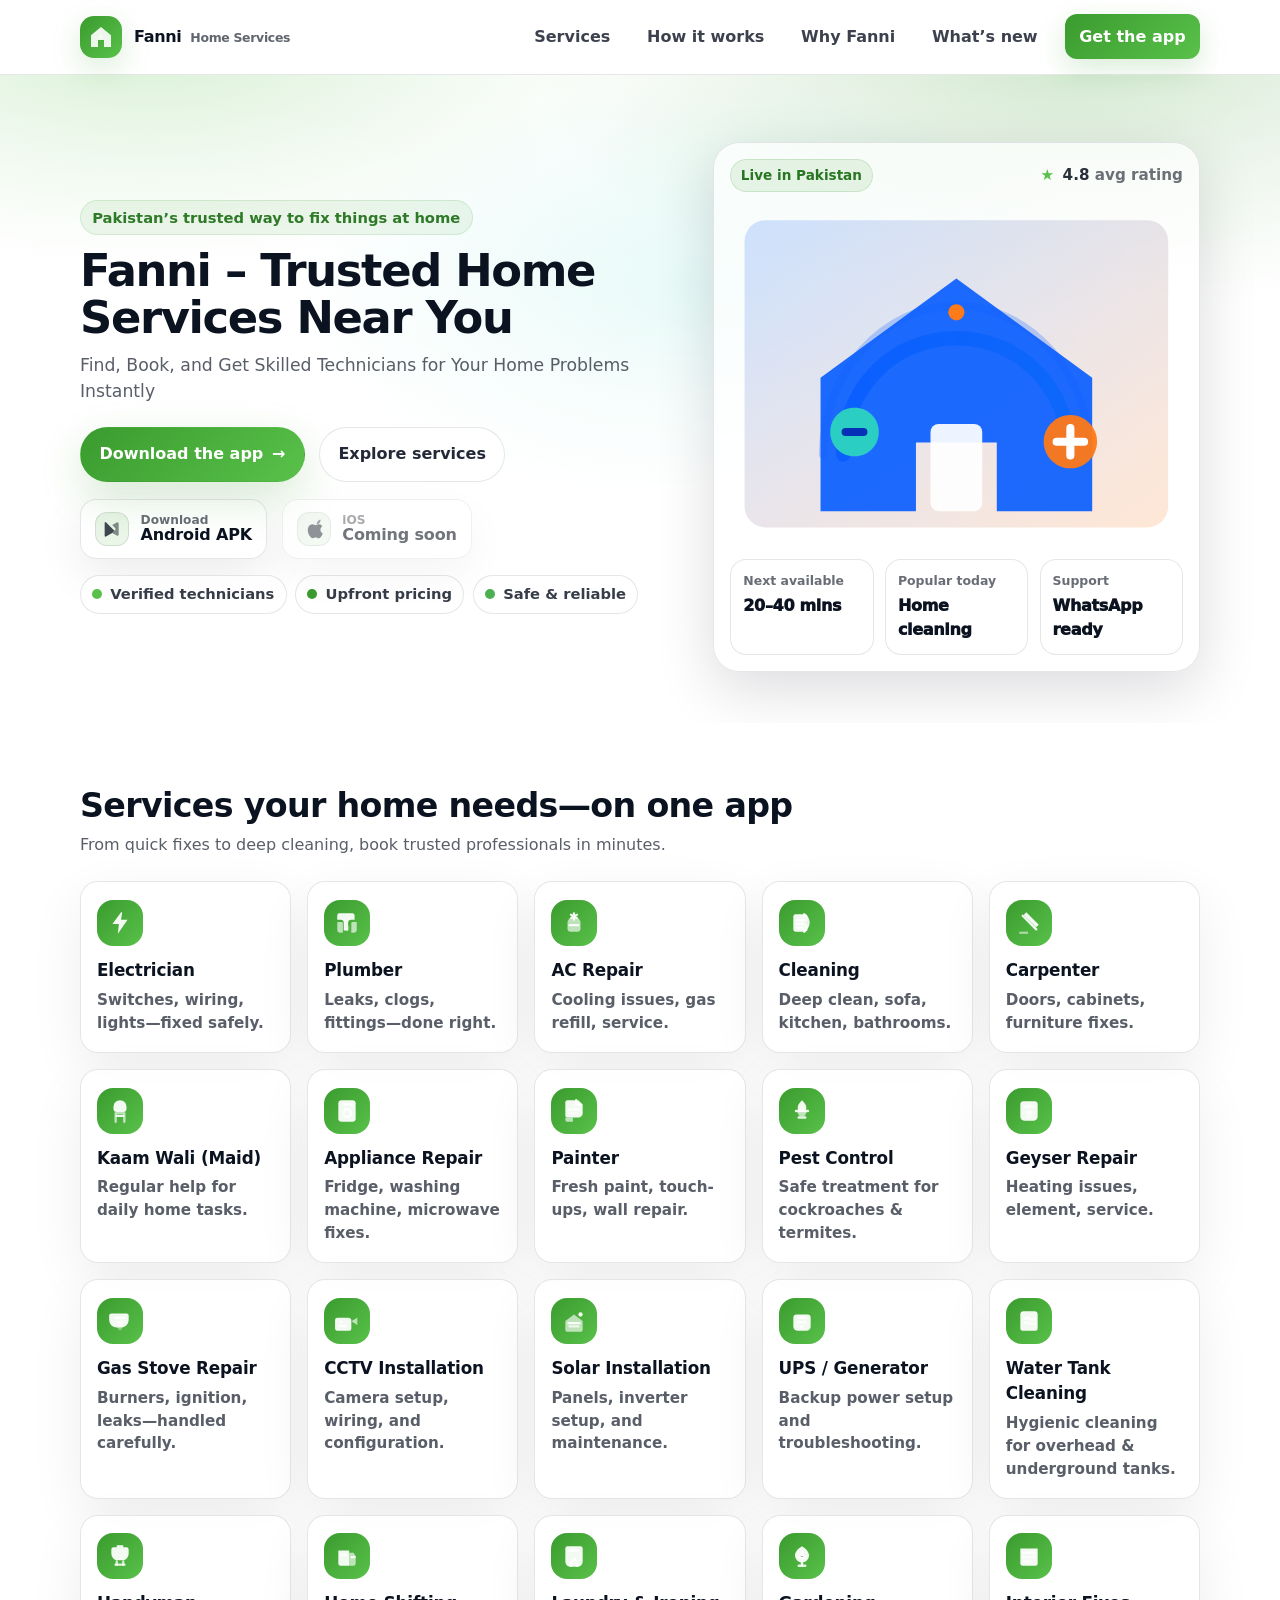
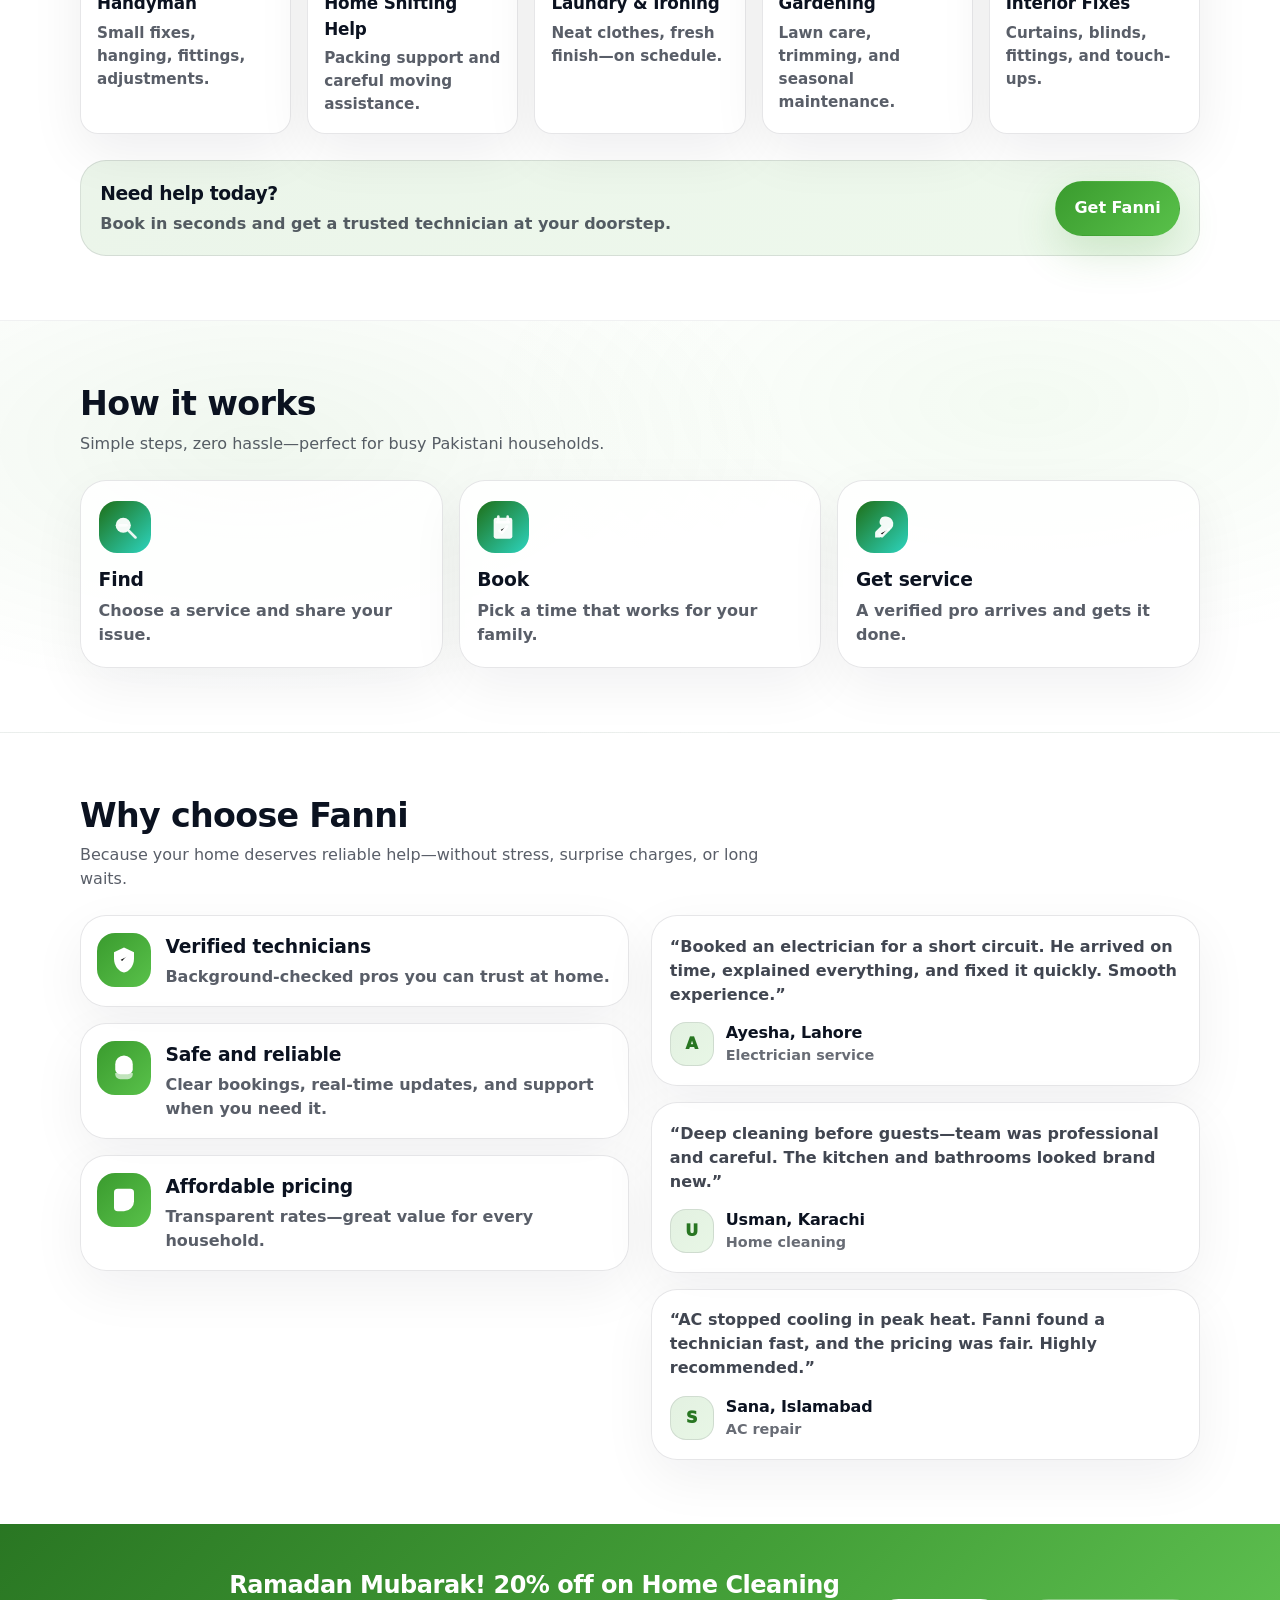
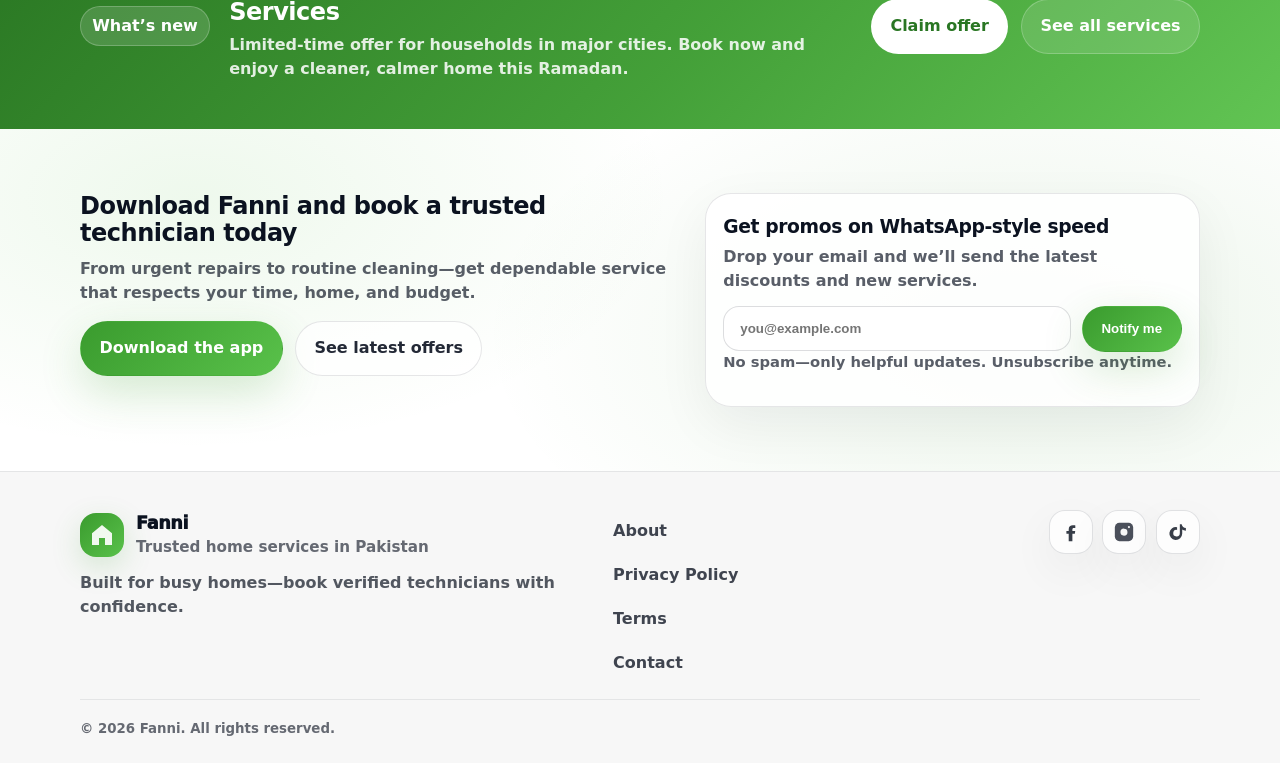
==== commit 59217a23: "Update theme color and app download links; modify footer links for improved navigation" ====
--- a/Fanni Landing Page/index.html
+++ b/Fanni Landing Page/index.html
@@ -12,7 +12,7 @@
       content="home services app Pakistan, trusted technicians, book skilled workers online, electrician, plumber, AC repair, cleaning, carpenter"
     />
     <meta name="author" content="Fanni" />
-    <meta name="theme-color" content="#0B5FFF" />
+    <meta name="theme-color" content="#3A9B2E" />
 
     <meta property="og:title" content="Fanni – Trusted Home Services Near You" />
     <meta
@@ -68,7 +68,7 @@
           <a href="#offers">What’s new</a>
           <a
             class="nav-cta"
-            href="https://drive.google.com/file/d/1lhlKoctN-VSrg_CAb7a3hInW4vcGrDQt/view?usp=sharing"
+            href="https://play.google.com/store/apps/details?id=com.fannipk.app"
             target="_blank"
             rel="noopener noreferrer"
           >Get the app</a>
@@ -97,7 +97,7 @@
             <div class="hero-ctas">
               <a
                 class="btn btn-primary"
-                href="https://drive.google.com/file/d/1lhlKoctN-VSrg_CAb7a3hInW4vcGrDQt/view?usp=sharing"
+                href="https://play.google.com/store/apps/details?id=com.fannipk.app"
                 target="_blank"
                 rel="noopener noreferrer"
               >
@@ -110,10 +110,10 @@
             <div class="store-row" id="download" aria-label="Download buttons">
               <a
                 class="store-badge"
-                href="https://drive.google.com/file/d/1lhlKoctN-VSrg_CAb7a3hInW4vcGrDQt/view?usp=sharing"
+                href="https://play.google.com/store/apps/details?id=com.fannipk.app"
                 target="_blank"
                 rel="noopener noreferrer"
-                aria-label="Download Android APK (Google Drive)"
+                aria-label="Download on Google Play"
               >
                 <span class="store-icon" aria-hidden="true">
                   <svg viewBox="0 0 24 24" role="img" focusable="false">
@@ -619,7 +619,7 @@
             </div>
             <a
               class="btn btn-primary"
-              href="https://drive.google.com/file/d/1lhlKoctN-VSrg_CAb7a3hInW4vcGrDQt/view?usp=sharing"
+              href="https://play.google.com/store/apps/details?id=com.fannipk.app"
               target="_blank"
               rel="noopener noreferrer"
             >Get Fanni</a>
@@ -783,7 +783,7 @@
           <div class="promo-actions">
             <a
               class="btn btn-invert"
-              href="https://drive.google.com/file/d/1lhlKoctN-VSrg_CAb7a3hInW4vcGrDQt/view?usp=sharing"
+              href="https://play.google.com/store/apps/details?id=com.fannipk.app"
               target="_blank"
               rel="noopener noreferrer"
             >Claim offer</a>
@@ -802,7 +802,7 @@
             <div class="cta-buttons">
               <a
                 class="btn btn-primary"
-                href="https://drive.google.com/file/d/1lhlKoctN-VSrg_CAb7a3hInW4vcGrDQt/view?usp=sharing"
+                href="https://play.google.com/store/apps/details?id=com.fannipk.app"
                 target="_blank"
                 rel="noopener noreferrer"
               >Download the app</a>
@@ -855,8 +855,8 @@
 
         <div class="footer-links" aria-label="Footer links">
           <a href="#" aria-label="About">About</a>
-          <a href="#" aria-label="Privacy Policy">Privacy Policy</a>
-          <a href="#" aria-label="Terms">Terms</a>
+          <a href="privacy.html" aria-label="Privacy Policy">Privacy Policy</a>
+          <a href="terms.html" aria-label="Terms">Terms</a>
           <a href="#" aria-label="Contact">Contact</a>
         </div>
 
--- a/Fanni Landing Page/styles.css
+++ b/Fanni Landing Page/styles.css
@@ -4,11 +4,11 @@
   --muted: rgba(11, 18, 32, .68);
   --border: rgba(11, 18, 32, .10);
   --shadow: 0 18px 60px rgba(2, 10, 28, .14);
-  --blue: #0B5FFF;
-  --blue-700: #0530B8;
-  --orange: #FF7A18;
+  --blue: #3A9B2E;
+  --blue-700: #1E6F17;
+  --orange: #59C14A;
   --teal: #2DD4BF;
-  --green: #22C55E;
+  --green: #4CAF50;
   --surface: rgba(255,255,255,.7);
   --surface-2: rgba(255,255,255,.92);
   --radius: 18px;
@@ -77,7 +77,7 @@
   color: #fff;
   background: linear-gradient(135deg, var(--blue), var(--orange));
   border-radius: 14px;
-  box-shadow: 0 10px 30px rgba(11,95,255,.18);
+  box-shadow: 0 10px 30px rgba(58,155,46,.18);
 }
 .brand-mark svg{ width: 24px; height: 24px; }
 .brand-text{ display: flex; align-items: baseline; gap: .55rem; }
@@ -101,14 +101,14 @@
   transition: background .18s ease, transform .18s ease, color .18s ease;
 }
 .nav a:hover{
-  background: rgba(11,95,255,.08);
-  color: rgba(5,48,184,.95);
+  background: rgba(58,155,46,.08);
+  color: rgba(30,111,23,.95);
 }
 .nav-cta{
   background: linear-gradient(135deg, var(--blue), var(--orange));
   color: #fff !important;
   padding: .65rem .9rem !important;
-  box-shadow: 0 10px 28px rgba(11,95,255,.18);
+  box-shadow: 0 10px 28px rgba(58,155,46,.18);
 }
 .nav-cta:hover{ transform: translateY(-1px); }
 
@@ -144,8 +144,8 @@
   inset: -20% -10% auto -10%;
   height: 540px;
   background:
-    radial-gradient(800px 380px at 18% 18%, rgba(255,122,24,.22), transparent 60%),
-    radial-gradient(900px 420px at 78% 22%, rgba(11,95,255,.22), transparent 60%),
+    radial-gradient(800px 380px at 18% 18%, rgba(89,193,74,.22), transparent 60%),
+    radial-gradient(900px 420px at 78% 22%, rgba(58,155,46,.22), transparent 60%),
     radial-gradient(700px 360px at 55% 65%, rgba(45,212,191,.18), transparent 60%);
   pointer-events: none;
 }
@@ -171,9 +171,9 @@
   gap: .55rem;
   margin: 0 0 .75rem;
   padding: .35rem .7rem;
-  background: rgba(11,95,255,.08);
-  border: 1px solid rgba(11,95,255,.14);
-  color: rgba(5,48,184,.92);
+  background: rgba(58,155,46,.08);
+  border: 1px solid rgba(58,155,46,.14);
+  color: rgba(30,111,23,.92);
   border-radius: 999px;
   font-weight: 750;
   font-size: .92rem;
@@ -216,18 +216,18 @@
 .btn-primary{
   background: linear-gradient(135deg, var(--blue), var(--orange));
   color: #fff;
-  box-shadow: 0 16px 44px rgba(11,95,255,.20);
-}
-.btn-primary:hover{ transform: translateY(-2px); box-shadow: 0 22px 60px rgba(11,95,255,.24); }
+  box-shadow: 0 16px 44px rgba(58,155,46,.20);
+}
+.btn-primary:hover{ transform: translateY(-2px); box-shadow: 0 22px 60px rgba(58,155,46,.24); }
 .btn-ghost{
   background: rgba(255,255,255,.72);
   border-color: var(--border);
   color: rgba(11,18,32,.9);
 }
-.btn-ghost:hover{ transform: translateY(-2px); border-color: rgba(11,95,255,.22); box-shadow: 0 14px 40px rgba(2,10,28,.10); }
+.btn-ghost:hover{ transform: translateY(-2px); border-color: rgba(58,155,46,.22); box-shadow: 0 14px 40px rgba(2,10,28,.10); }
 .btn-invert{
   background: #fff;
-  color: rgba(5,48,184,.95);
+  color: rgba(30,111,23,.95);
   border-color: rgba(255,255,255,.2);
 }
 .btn-invert:hover{ transform: translateY(-2px); box-shadow: 0 22px 60px rgba(0,0,0,.18); }
@@ -258,7 +258,7 @@
 }
 .store-badge:hover{
   transform: translateY(-2px);
-  border-color: rgba(11,95,255,.22);
+  border-color: rgba(58,155,46,.22);
   box-shadow: 0 20px 56px rgba(2,10,28,.10);
 }
 .store-badge.is-disabled{
@@ -279,7 +279,7 @@
   place-items: center;
   border-radius: 12px;
   color: rgba(11,18,32,.86);
-  background: linear-gradient(135deg, rgba(11,95,255,.12), rgba(255,122,24,.12));
+  background: linear-gradient(135deg, rgba(58,155,46,.12), rgba(89,193,74,.12));
   border: 1px solid rgba(11,18,32,.10);
 }
 .store-icon svg{ width: 20px; height: 20px; }
@@ -337,9 +337,9 @@
   border-radius: 999px;
   font-weight: 850;
   font-size: .85rem;
-  color: rgba(5,48,184,.95);
-  background: rgba(11,95,255,.10);
-  border: 1px solid rgba(11,95,255,.16);
+  color: rgba(30,111,23,.95);
+  background: rgba(58,155,46,.10);
+  border: 1px solid rgba(58,155,46,.16);
 }
 .rating{
   font-weight: 900;
@@ -383,8 +383,8 @@
 }
 .section-alt{
   background:
-    radial-gradient(900px 420px at 20% 30%, rgba(11,95,255,.08), transparent 60%),
-    radial-gradient(900px 420px at 80% 20%, rgba(255,122,24,.07), transparent 60%),
+    radial-gradient(900px 420px at 20% 30%, rgba(58,155,46,.08), transparent 60%),
+    radial-gradient(900px 420px at 80% 20%, rgba(89,193,74,.07), transparent 60%),
     linear-gradient(#fff, #fff);
   border-top: 1px solid rgba(11,18,32,.06);
   border-bottom: 1px solid rgba(11,18,32,.06);
@@ -423,7 +423,7 @@
 }
 .card:hover{
   transform: translateY(-4px);
-  border-color: rgba(11,95,255,.22);
+  border-color: rgba(58,155,46,.22);
   box-shadow: 0 24px 66px rgba(2,10,28,.10);
 }
 .card-icon{
@@ -445,7 +445,7 @@
   border-radius: var(--radius-lg);
   padding: 1.2rem 1.2rem;
   border: 1px solid rgba(11,18,32,.10);
-  background: linear-gradient(135deg, rgba(11,95,255,.10), rgba(255,122,24,.10));
+  background: linear-gradient(135deg, rgba(58,155,46,.10), rgba(89,193,74,.10));
   display: flex;
   align-items: center;
   justify-content: space-between;
@@ -470,7 +470,7 @@
 }
 .step:hover{
   transform: translateY(-4px);
-  border-color: rgba(11,95,255,.22);
+  border-color: rgba(58,155,46,.22);
   box-shadow: 0 24px 66px rgba(2,10,28,.09);
 }
 .step-icon{
@@ -547,8 +547,8 @@
   display: grid;
   place-items: center;
   font-weight: 950;
-  color: rgba(5,48,184,.95);
-  background: linear-gradient(135deg, rgba(11,95,255,.14), rgba(255,122,24,.14));
+  color: rgba(30,111,23,.95);
+  background: linear-gradient(135deg, rgba(58,155,46,.14), rgba(89,193,74,.14));
   border: 1px solid rgba(11,18,32,.10);
 }
 .quote-name{ font-weight: 900; letter-spacing: -.01em; }
@@ -557,7 +557,7 @@
 /* Promo */
 .promo{
   padding: 3rem 0;
-  background: linear-gradient(135deg, rgba(5,48,184,.95), rgba(11,95,255,.95) 55%, rgba(255,122,24,.95));
+  background: linear-gradient(135deg, rgba(30,111,23,.95), rgba(58,155,46,.95) 55%, rgba(89,193,74,.95));
   color: #fff;
 }
 .promo-inner{
@@ -589,8 +589,8 @@
 /* CTA */
 .cta{
   background:
-    radial-gradient(800px 420px at 15% 20%, rgba(255,122,24,.10), transparent 60%),
-    radial-gradient(900px 480px at 80% 60%, rgba(11,95,255,.10), transparent 60%),
+    radial-gradient(800px 420px at 15% 20%, rgba(89,193,74,.10), transparent 60%),
+    radial-gradient(900px 480px at 80% 60%, rgba(58,155,46,.10), transparent 60%),
     linear-gradient(#fff, #fff);
 }
 .cta-inner{
@@ -632,8 +632,8 @@
   transition: border-color .18s ease, box-shadow .18s ease;
 }
 input[type="email"]:focus{
-  border-color: rgba(11,95,255,.36);
-  box-shadow: 0 0 0 4px rgba(11,95,255,.12);
+  border-color: rgba(58,155,46,.36);
+  box-shadow: 0 0 0 4px rgba(58,155,46,.12);
 }
 .newsletter-note{
   margin: .8rem 0 0;
@@ -692,8 +692,8 @@
   transition: background .18s ease, color .18s ease;
 }
 .footer-links a:hover{
-  background: rgba(11,95,255,.08);
-  color: rgba(5,48,184,.95);
+  background: rgba(58,155,46,.08);
+  color: rgba(30,111,23,.95);
 }
 .social{
   display: flex;
@@ -714,7 +714,7 @@
 }
 .social-icon:hover{
   transform: translateY(-2px);
-  border-color: rgba(11,95,255,.22);
+  border-color: rgba(58,155,46,.22);
   box-shadow: 0 20px 56px rgba(2,10,28,.09);
 }
 .social-icon svg{ width: 22px; height: 22px; }
--- a/Fanni Landing Page/styles.css
+++ b/Fanni Landing Page/styles.css
@@ -4,11 +4,11 @@
   --muted: rgba(11, 18, 32, .68);
   --border: rgba(11, 18, 32, .10);
   --shadow: 0 18px 60px rgba(2, 10, 28, .14);
-  --blue: #0B5FFF;
-  --blue-700: #0530B8;
-  --orange: #FF7A18;
+  --blue: #3A9B2E;
+  --blue-700: #1E6F17;
+  --orange: #59C14A;
   --teal: #2DD4BF;
-  --green: #22C55E;
+  --green: #4CAF50;
   --surface: rgba(255,255,255,.7);
   --surface-2: rgba(255,255,255,.92);
   --radius: 18px;
@@ -77,7 +77,7 @@
   color: #fff;
   background: linear-gradient(135deg, var(--blue), var(--orange));
   border-radius: 14px;
-  box-shadow: 0 10px 30px rgba(11,95,255,.18);
+  box-shadow: 0 10px 30px rgba(58,155,46,.18);
 }
 .brand-mark svg{ width: 24px; height: 24px; }
 .brand-text{ display: flex; align-items: baseline; gap: .55rem; }
@@ -101,14 +101,14 @@
   transition: background .18s ease, transform .18s ease, color .18s ease;
 }
 .nav a:hover{
-  background: rgba(11,95,255,.08);
-  color: rgba(5,48,184,.95);
+  background: rgba(58,155,46,.08);
+  color: rgba(30,111,23,.95);
 }
 .nav-cta{
   background: linear-gradient(135deg, var(--blue), var(--orange));
   color: #fff !important;
   padding: .65rem .9rem !important;
-  box-shadow: 0 10px 28px rgba(11,95,255,.18);
+  box-shadow: 0 10px 28px rgba(58,155,46,.18);
 }
 .nav-cta:hover{ transform: translateY(-1px); }
 
@@ -144,8 +144,8 @@
   inset: -20% -10% auto -10%;
   height: 540px;
   background:
-    radial-gradient(800px 380px at 18% 18%, rgba(255,122,24,.22), transparent 60%),
-    radial-gradient(900px 420px at 78% 22%, rgba(11,95,255,.22), transparent 60%),
+    radial-gradient(800px 380px at 18% 18%, rgba(89,193,74,.22), transparent 60%),
+    radial-gradient(900px 420px at 78% 22%, rgba(58,155,46,.22), transparent 60%),
     radial-gradient(700px 360px at 55% 65%, rgba(45,212,191,.18), transparent 60%);
   pointer-events: none;
 }
@@ -171,9 +171,9 @@
   gap: .55rem;
   margin: 0 0 .75rem;
   padding: .35rem .7rem;
-  background: rgba(11,95,255,.08);
-  border: 1px solid rgba(11,95,255,.14);
-  color: rgba(5,48,184,.92);
+  background: rgba(58,155,46,.08);
+  border: 1px solid rgba(58,155,46,.14);
+  color: rgba(30,111,23,.92);
   border-radius: 999px;
   font-weight: 750;
   font-size: .92rem;
@@ -216,18 +216,18 @@
 .btn-primary{
   background: linear-gradient(135deg, var(--blue), var(--orange));
   color: #fff;
-  box-shadow: 0 16px 44px rgba(11,95,255,.20);
-}
-.btn-primary:hover{ transform: translateY(-2px); box-shadow: 0 22px 60px rgba(11,95,255,.24); }
+  box-shadow: 0 16px 44px rgba(58,155,46,.20);
+}
+.btn-primary:hover{ transform: translateY(-2px); box-shadow: 0 22px 60px rgba(58,155,46,.24); }
 .btn-ghost{
   background: rgba(255,255,255,.72);
   border-color: var(--border);
   color: rgba(11,18,32,.9);
 }
-.btn-ghost:hover{ transform: translateY(-2px); border-color: rgba(11,95,255,.22); box-shadow: 0 14px 40px rgba(2,10,28,.10); }
+.btn-ghost:hover{ transform: translateY(-2px); border-color: rgba(58,155,46,.22); box-shadow: 0 14px 40px rgba(2,10,28,.10); }
 .btn-invert{
   background: #fff;
-  color: rgba(5,48,184,.95);
+  color: rgba(30,111,23,.95);
   border-color: rgba(255,255,255,.2);
 }
 .btn-invert:hover{ transform: translateY(-2px); box-shadow: 0 22px 60px rgba(0,0,0,.18); }
@@ -258,7 +258,7 @@
 }
 .store-badge:hover{
   transform: translateY(-2px);
-  border-color: rgba(11,95,255,.22);
+  border-color: rgba(58,155,46,.22);
   box-shadow: 0 20px 56px rgba(2,10,28,.10);
 }
 .store-badge.is-disabled{
@@ -279,7 +279,7 @@
   place-items: center;
   border-radius: 12px;
   color: rgba(11,18,32,.86);
-  background: linear-gradient(135deg, rgba(11,95,255,.12), rgba(255,122,24,.12));
+  background: linear-gradient(135deg, rgba(58,155,46,.12), rgba(89,193,74,.12));
   border: 1px solid rgba(11,18,32,.10);
 }
 .store-icon svg{ width: 20px; height: 20px; }
@@ -337,9 +337,9 @@
   border-radius: 999px;
   font-weight: 850;
   font-size: .85rem;
-  color: rgba(5,48,184,.95);
-  background: rgba(11,95,255,.10);
-  border: 1px solid rgba(11,95,255,.16);
+  color: rgba(30,111,23,.95);
+  background: rgba(58,155,46,.10);
+  border: 1px solid rgba(58,155,46,.16);
 }
 .rating{
   font-weight: 900;
@@ -383,8 +383,8 @@
 }
 .section-alt{
   background:
-    radial-gradient(900px 420px at 20% 30%, rgba(11,95,255,.08), transparent 60%),
-    radial-gradient(900px 420px at 80% 20%, rgba(255,122,24,.07), transparent 60%),
+    radial-gradient(900px 420px at 20% 30%, rgba(58,155,46,.08), transparent 60%),
+    radial-gradient(900px 420px at 80% 20%, rgba(89,193,74,.07), transparent 60%),
     linear-gradient(#fff, #fff);
   border-top: 1px solid rgba(11,18,32,.06);
   border-bottom: 1px solid rgba(11,18,32,.06);
@@ -423,7 +423,7 @@
 }
 .card:hover{
   transform: translateY(-4px);
-  border-color: rgba(11,95,255,.22);
+  border-color: rgba(58,155,46,.22);
   box-shadow: 0 24px 66px rgba(2,10,28,.10);
 }
 .card-icon{
@@ -445,7 +445,7 @@
   border-radius: var(--radius-lg);
   padding: 1.2rem 1.2rem;
   border: 1px solid rgba(11,18,32,.10);
-  background: linear-gradient(135deg, rgba(11,95,255,.10), rgba(255,122,24,.10));
+  background: linear-gradient(135deg, rgba(58,155,46,.10), rgba(89,193,74,.10));
   display: flex;
   align-items: center;
   justify-content: space-between;
@@ -470,7 +470,7 @@
 }
 .step:hover{
   transform: translateY(-4px);
-  border-color: rgba(11,95,255,.22);
+  border-color: rgba(58,155,46,.22);
   box-shadow: 0 24px 66px rgba(2,10,28,.09);
 }
 .step-icon{
@@ -547,8 +547,8 @@
   display: grid;
   place-items: center;
   font-weight: 950;
-  color: rgba(5,48,184,.95);
-  background: linear-gradient(135deg, rgba(11,95,255,.14), rgba(255,122,24,.14));
+  color: rgba(30,111,23,.95);
+  background: linear-gradient(135deg, rgba(58,155,46,.14), rgba(89,193,74,.14));
   border: 1px solid rgba(11,18,32,.10);
 }
 .quote-name{ font-weight: 900; letter-spacing: -.01em; }
@@ -557,7 +557,7 @@
 /* Promo */
 .promo{
   padding: 3rem 0;
-  background: linear-gradient(135deg, rgba(5,48,184,.95), rgba(11,95,255,.95) 55%, rgba(255,122,24,.95));
+  background: linear-gradient(135deg, rgba(30,111,23,.95), rgba(58,155,46,.95) 55%, rgba(89,193,74,.95));
   color: #fff;
 }
 .promo-inner{
@@ -589,8 +589,8 @@
 /* CTA */
 .cta{
   background:
-    radial-gradient(800px 420px at 15% 20%, rgba(255,122,24,.10), transparent 60%),
-    radial-gradient(900px 480px at 80% 60%, rgba(11,95,255,.10), transparent 60%),
+    radial-gradient(800px 420px at 15% 20%, rgba(89,193,74,.10), transparent 60%),
+    radial-gradient(900px 480px at 80% 60%, rgba(58,155,46,.10), transparent 60%),
     linear-gradient(#fff, #fff);
 }
 .cta-inner{
@@ -632,8 +632,8 @@
   transition: border-color .18s ease, box-shadow .18s ease;
 }
 input[type="email"]:focus{
-  border-color: rgba(11,95,255,.36);
-  box-shadow: 0 0 0 4px rgba(11,95,255,.12);
+  border-color: rgba(58,155,46,.36);
+  box-shadow: 0 0 0 4px rgba(58,155,46,.12);
 }
 .newsletter-note{
   margin: .8rem 0 0;
@@ -692,8 +692,8 @@
   transition: background .18s ease, color .18s ease;
 }
 .footer-links a:hover{
-  background: rgba(11,95,255,.08);
-  color: rgba(5,48,184,.95);
+  background: rgba(58,155,46,.08);
+  color: rgba(30,111,23,.95);
 }
 .social{
   display: flex;
@@ -714,7 +714,7 @@
 }
 .social-icon:hover{
   transform: translateY(-2px);
-  border-color: rgba(11,95,255,.22);
+  border-color: rgba(58,155,46,.22);
   box-shadow: 0 20px 56px rgba(2,10,28,.09);
 }
 .social-icon svg{ width: 22px; height: 22px; }
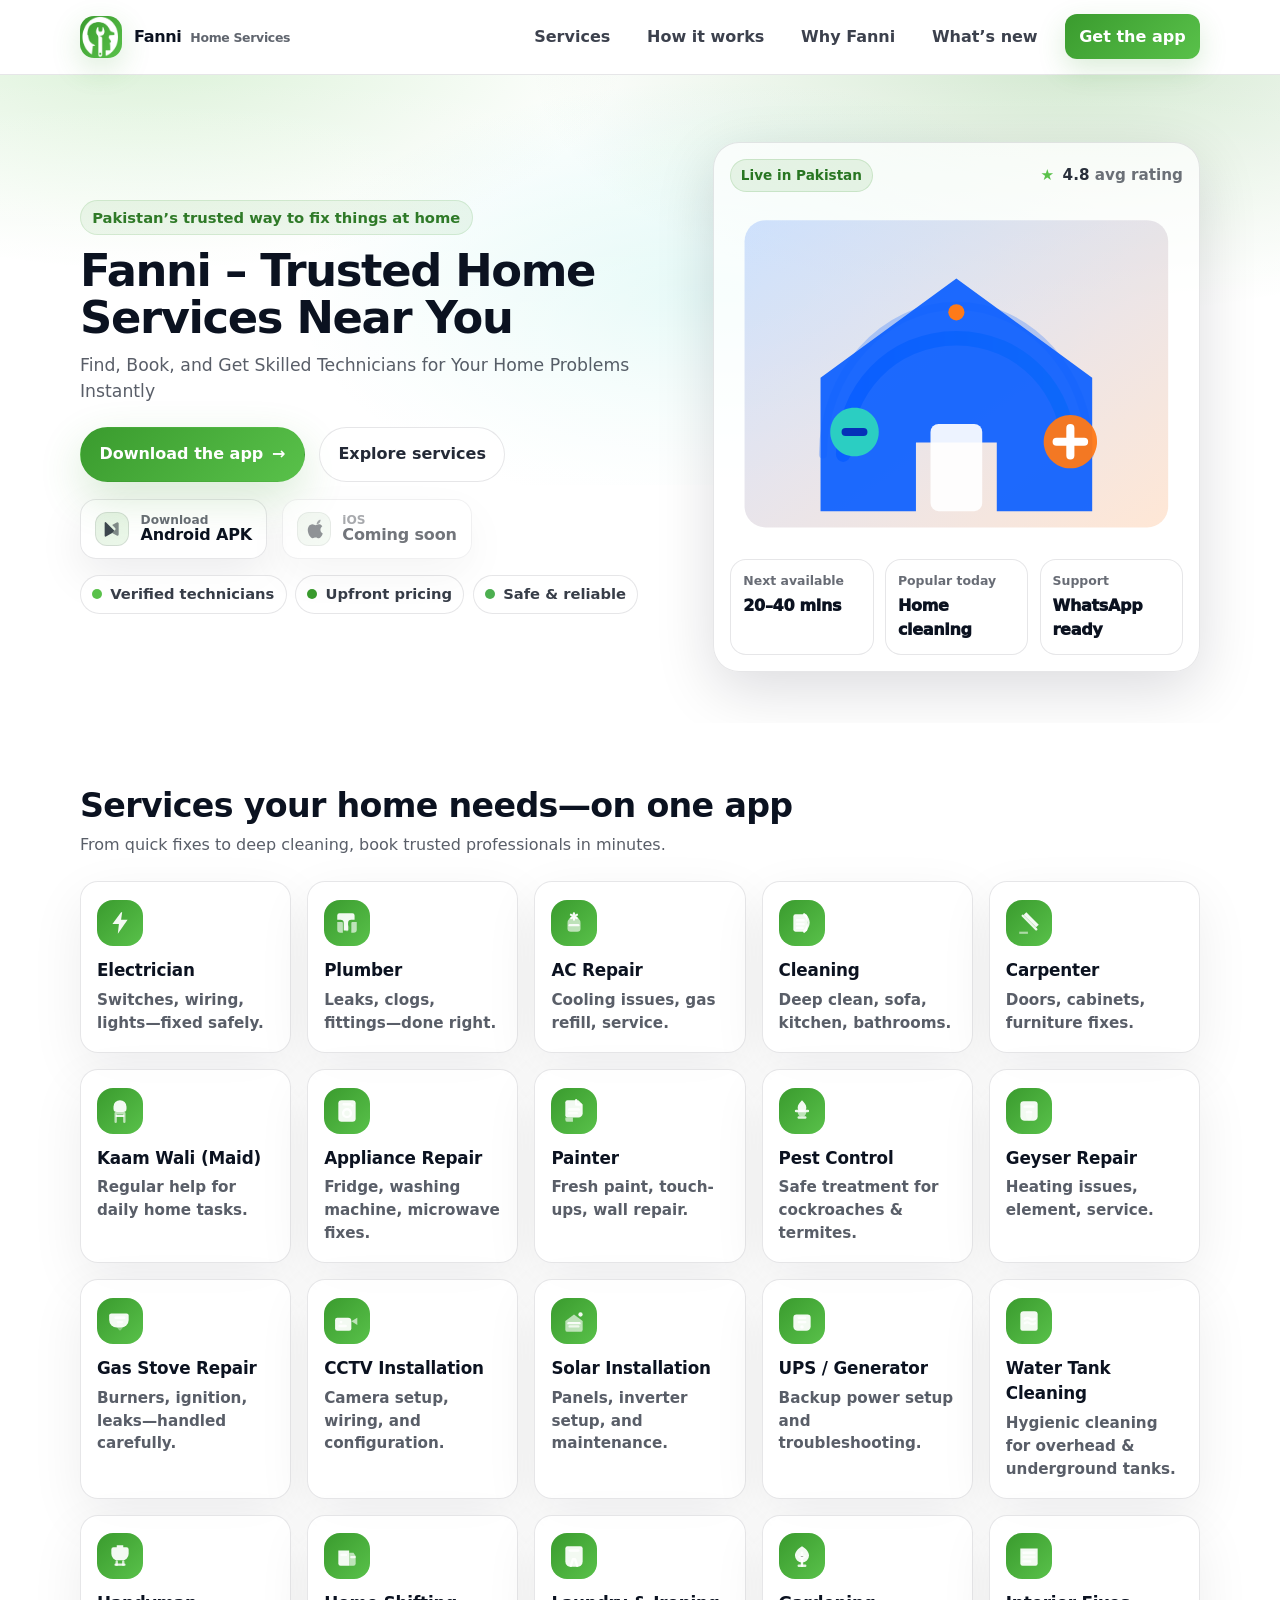
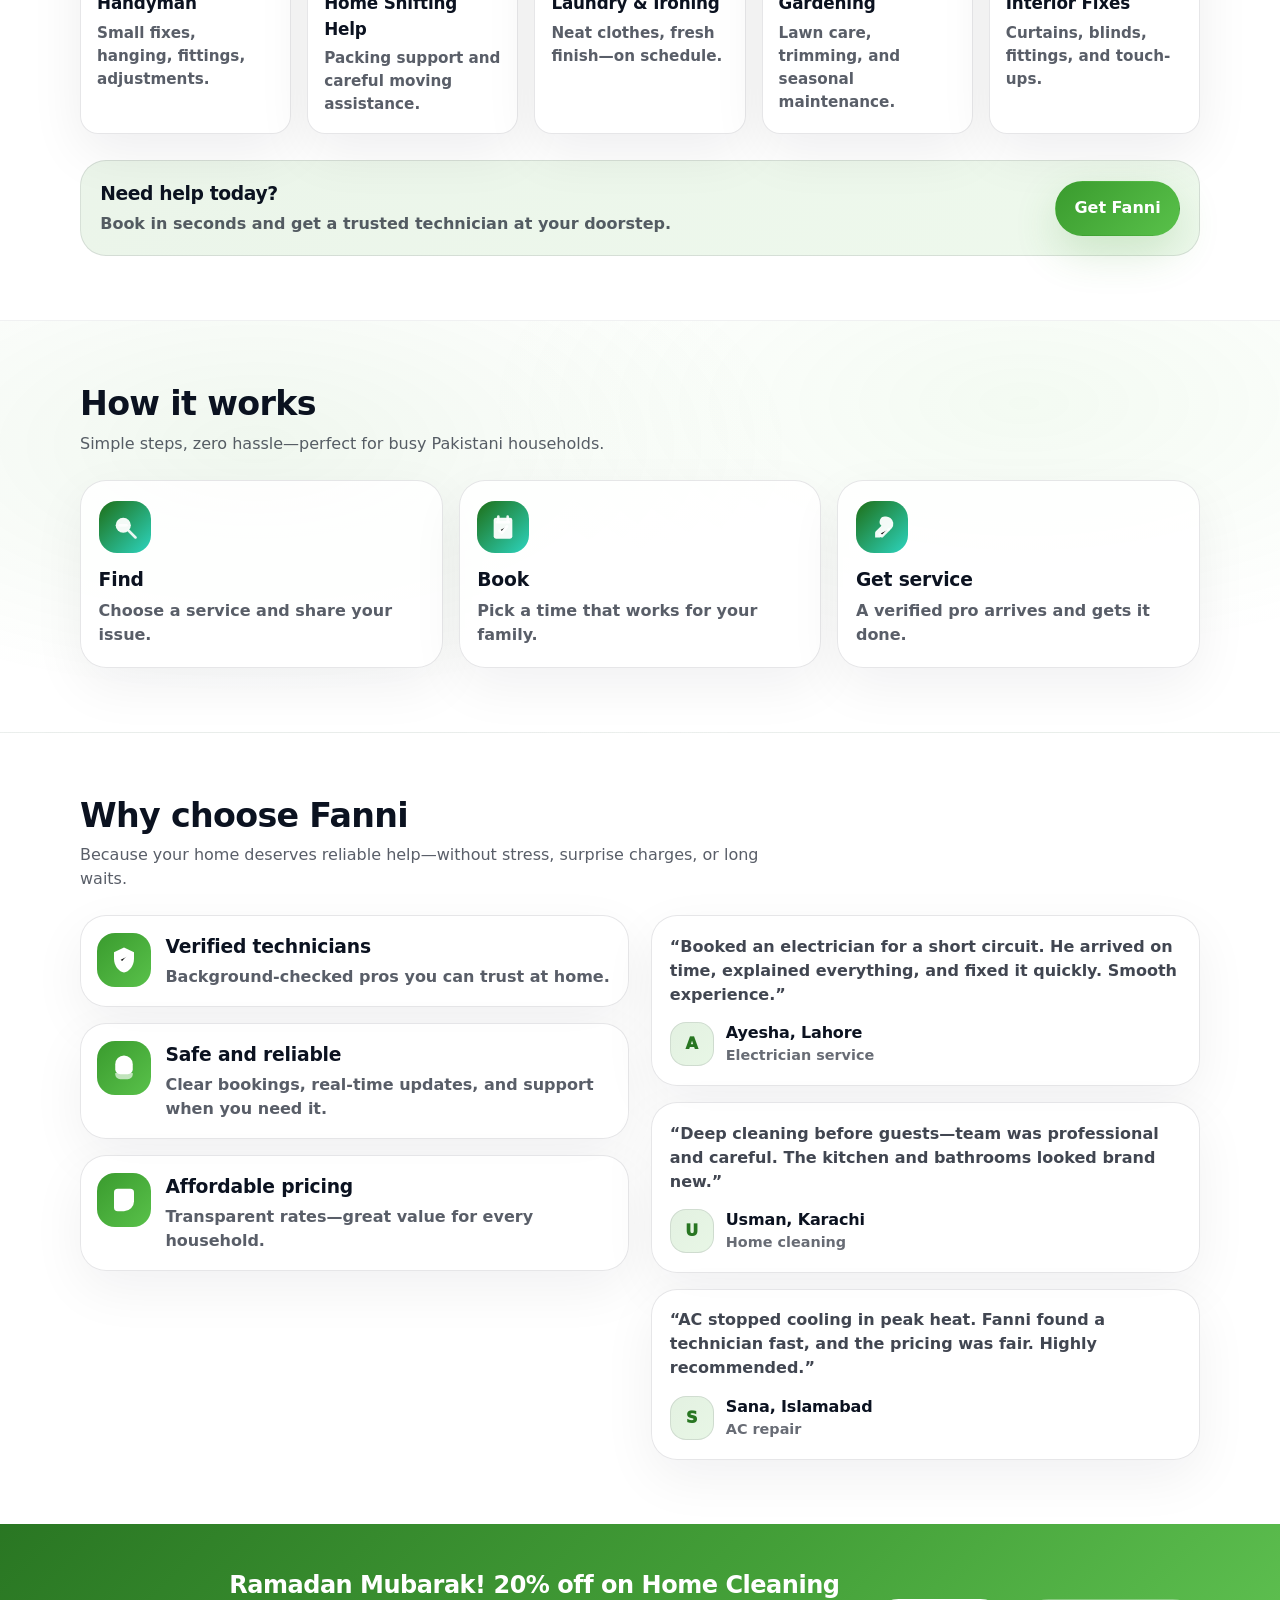
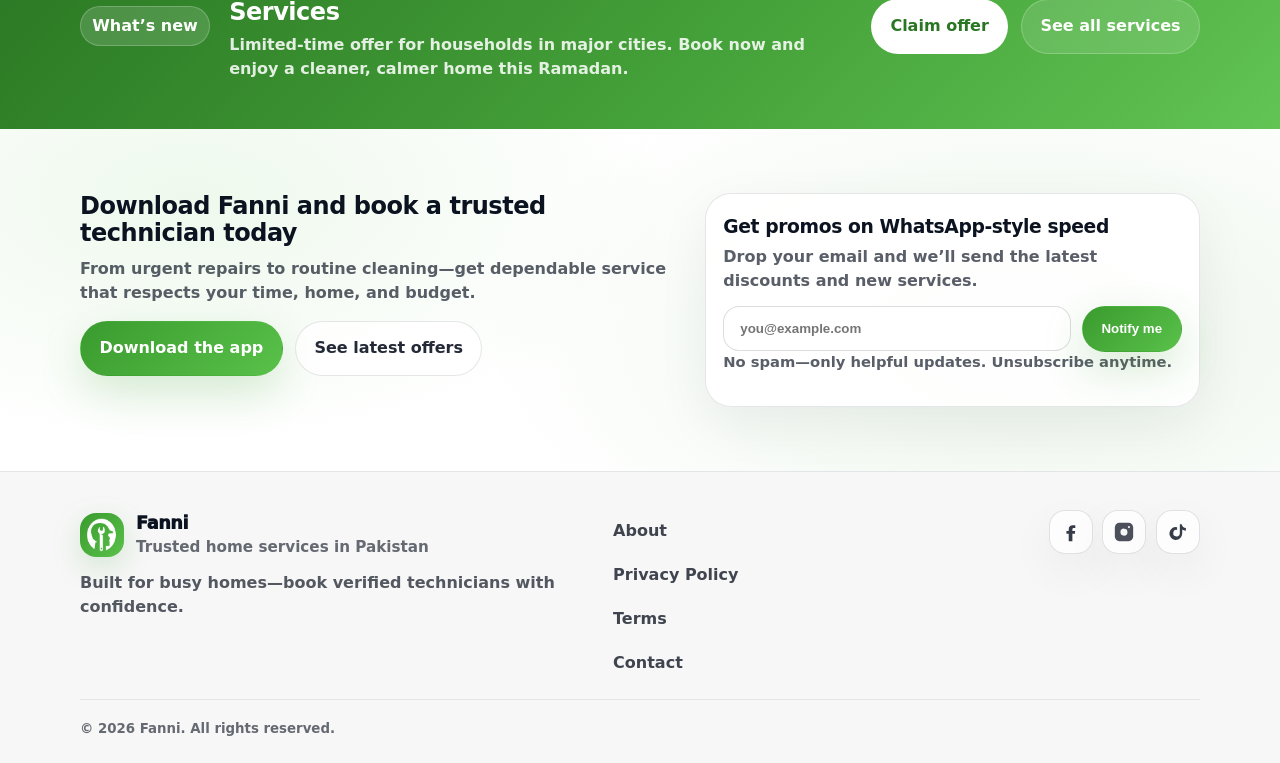
==== commit cdef312d: "Add logo1.png and update favicon links in HTML files to use the new logo" ====
--- a/Fanni Landing Page/index.html
+++ b/Fanni Landing Page/index.html
@@ -34,7 +34,8 @@
     <link rel="preload" href="./styles.css" as="style" />
     <link rel="stylesheet" href="./styles.css" />
 
-    <link rel="icon" href="data:image/svg+xml,%3Csvg xmlns='http://www.w3.org/2000/svg' viewBox='0 0 64 64'%3E%3Cpath fill='%230B5FFF' d='M32 6 6 28v30h20V40h12v18h20V28z'/%3E%3Cpath fill='%23FF7A18' d='M27 36h10a5 5 0 1 0-10 0Z'/%3E%3C/svg%3E" />
+    <link rel="icon" type="image/png" href="./logo1.png" />
+    <link rel="apple-touch-icon" href="./logo1.png" />
   </head>
   <body>
     <a class="skip-link" href="#main">Skip to content</a>
@@ -43,18 +44,7 @@
       <div class="container header-inner">
         <a class="brand" href="#top" aria-label="Fanni home">
           <span class="brand-mark" aria-hidden="true">
-            <svg viewBox="0 0 24 24" role="img" focusable="false">
-              <path
-                d="M12 2 2 10.2V22h7v-7h6v7h7V10.2L12 2Z"
-                fill="currentColor"
-                opacity=".9"
-              />
-              <path
-                d="M10.2 13.6h3.6a2.2 2.2 0 1 0-3.6 0Z"
-                fill="currentColor"
-                opacity=".55"
-              />
-            </svg>
+            <img src="./logo1.png" alt="" width="42" height="42" />
           </span>
           <span class="brand-text">
             Fanni <span class="brand-tag">Home Services</span>
@@ -839,9 +829,7 @@
         <div class="footer-brand">
           <div class="brand-row">
             <span class="brand-mark brand-mark-footer" aria-hidden="true">
-              <svg viewBox="0 0 24 24" role="img" focusable="false">
-                <path d="M12 2 2 10.2V22h7v-7h6v7h7V10.2L12 2Z" fill="currentColor" opacity=".92" />
-              </svg>
+              <img src="./logo1.png" alt="" width="34" height="34" />
             </span>
             <div>
               <div class="footer-name">Fanni</div>
